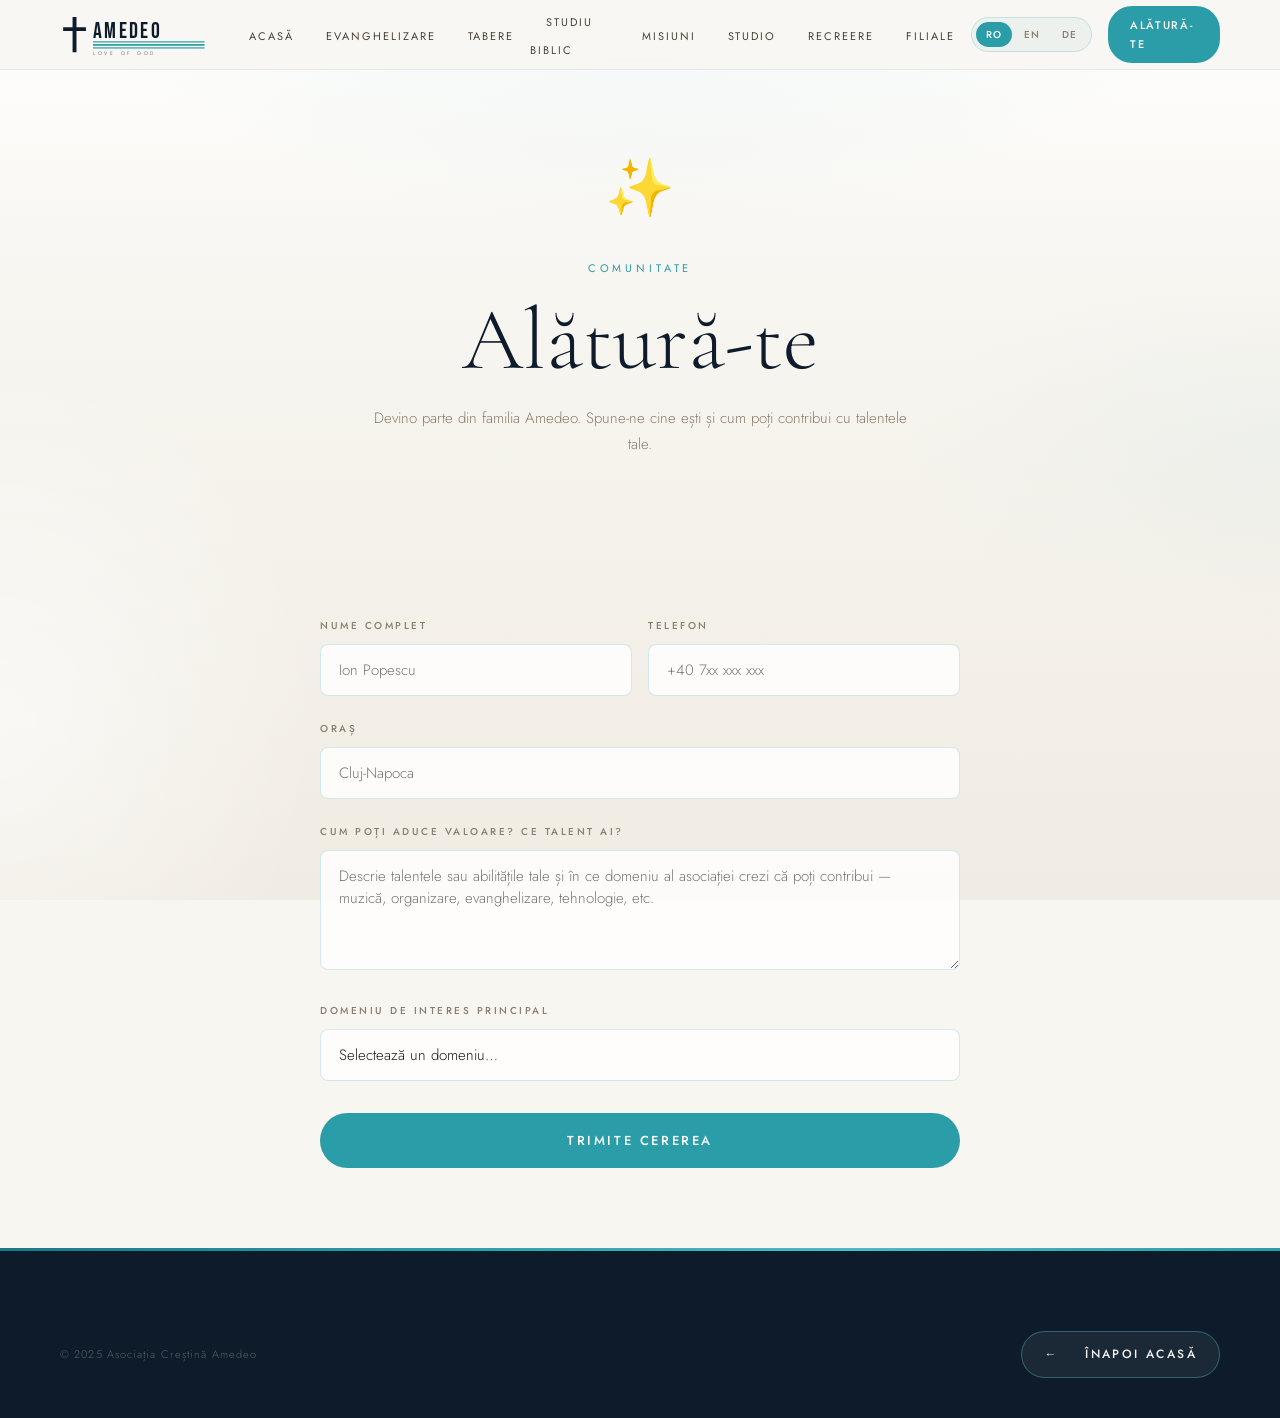
==== alatura.html @ d35710ac "Add files via upload" ====
<!DOCTYPE html>
<html lang="ro">
<head>
<meta charset="UTF-8">
<meta name="viewport" content="width=device-width, initial-scale=1.0, viewport-fit=cover">
<title>Alătură-te — Amedeo</title>
<meta name="description" content="Devino parte din familia Amedeo și contribuie cu talentele tale la lucrarea lui Dumnezeu.">
<meta name="apple-mobile-web-app-capable" content="yes">
<meta name="apple-mobile-web-app-status-bar-style" content="default">
<meta name="apple-mobile-web-app-title" content="Amedeo">
<meta name="theme-color" content="#f8f6f1">
<link rel="preconnect" href="https://fonts.googleapis.com">
<link href="https://fonts.googleapis.com/css2?family=Bebas+Neue&family=Cormorant+Garamond:ital,wght@0,300;0,400;0,600;1,300;1,400&family=Jost:wght@200;300;400;500&display=swap" rel="stylesheet">
<link rel="stylesheet" href="assets/css/style.css">
</head>
<body>
<nav id="main-nav">
  <div class="nav-logo" onclick="showPage('home')" aria-label="Amedeo — Acasă">
    <svg class="amedeo-logo" viewBox="0 0 220 56" xmlns="http://www.w3.org/2000/svg" role="img" aria-hidden="true">
      <path class="logo-cross" d="M16 5 L21 5 L21 18 L33 18 L33 23 L21 23 L21 50 L16 50 L16 23 L4 23 L4 18 L16 18 Z"/>
      <text class="logo-name" x="42" y="32" font-family="'Bebas Neue', 'Impact', sans-serif" font-size="28" letter-spacing="3">AMEDEO</text>
      <g class="logo-lines"><rect x="42" y="36" width="142" height="1.5"/><rect x="42" y="39.5" width="142" height="2.2"/><rect x="42" y="43.7" width="142" height="1.5"/></g>
      <text class="logo-tagline" x="42" y="54" font-family="'Jost', sans-serif" font-size="6.5" letter-spacing="3.5" font-weight="300">LOVE OF GOD</text>
    </svg>
  </div>
  <ul class="nav-links" id="nav-links">
    <li><a onclick="showPage('home')" data-i18n="nav.home">Acasă</a></li>
    <li><a onclick="showPage('evanghelizare')" data-i18n="nav.ev">Evanghelizare</a></li>
    <li><a onclick="showPage('tabere')" data-i18n="nav.tab">Tabere</a></li>
    <li><a onclick="showPage('biblic')" data-i18n="nav.bib">Studiu Biblic</a></li>
    <li><a onclick="showPage('misiuni')" data-i18n="nav.mis">Misiuni</a></li>
    <li><a onclick="showPage('studio')" data-i18n="nav.stu">Studio</a></li>
    <li><a onclick="showPage('recreere')" data-i18n="nav.rec">Recreere</a></li>
    <li><a onclick="showPage('filiale')" data-i18n="nav.fil">Filiale</a></li>
  </ul>
  <div class="nav-right">
    <div class="lang-switcher">
      <button class="lang-btn active" onclick="setLang('ro')">RO</button>
      <button class="lang-btn" onclick="setLang('en')">EN</button>
      <button class="lang-btn" onclick="setLang('de')">DE</button>
    </div>
    <a class="nav-cta" onclick="showPage('alatura')" data-i18n="nav.join">Alătură-te</a>
    <button class="nav-hamburger" onclick="toggleMobileNav()" aria-label="Menu"><span></span><span></span><span></span></button>
  </div>
</nav>
<div class="mobile-nav" id="mobile-nav">
  <button class="mobile-nav-close" onclick="toggleMobileNav()">✕</button>
  <svg class="amedeo-logo mobile-nav-logo" viewBox="0 0 240 220" xmlns="http://www.w3.org/2000/svg" role="img" aria-hidden="true">
    <path class="logo-cross" d="M115 8 L125 8 L125 30 L145 30 L145 40 L125 40 L125 88 L115 88 L115 40 L95 40 L95 30 L115 30 Z"/>
    <text class="logo-name" x="120" y="148" text-anchor="middle" font-family="'Bebas Neue', 'Impact', sans-serif" font-size="58" letter-spacing="4">AMEDEO</text>
    <g class="logo-lines"><rect x="40" y="160" width="160" height="2.5" rx="1"/><rect x="40" y="167" width="160" height="3.5" rx="1"/><rect x="40" y="175" width="160" height="2.5" rx="1"/></g>
    <text class="logo-tagline" x="120" y="204" text-anchor="middle" font-family="'Jost', sans-serif" font-size="13" letter-spacing="8" font-weight="300">LOVE OF GOD</text>
  </svg>
  <a onclick="showPage('home');toggleMobileNav()" data-i18n="nav.home">Acasă</a>
  <a onclick="showPage('evanghelizare');toggleMobileNav()" data-i18n="nav.ev">Evanghelizare</a>
  <a onclick="showPage('tabere');toggleMobileNav()" data-i18n="nav.tab">Tabere</a>
  <a onclick="showPage('biblic');toggleMobileNav()" data-i18n="nav.bib">Studiu Biblic</a>
  <a onclick="showPage('misiuni');toggleMobileNav()" data-i18n="nav.mis">Misiuni</a>
  <a onclick="showPage('studio');toggleMobileNav()" data-i18n="nav.stu">Studio</a>
  <a onclick="showPage('recreere');toggleMobileNav()" data-i18n="nav.rec">Recreere</a>
  <a onclick="showPage('filiale');toggleMobileNav()" data-i18n="nav.fil">Filiale</a>
  <a onclick="showPage('alatura');toggleMobileNav()" data-i18n="nav.join">Alătură-te</a>
</div>
<!-- ══════════════════════════════════════════════════ -->
<!-- PAGE: ALĂTURĂ-TE                                    -->
<!-- ══════════════════════════════════════════════════ -->
<div class="page active" id="page-alatura">
  <section class="inner-hero">
    <div class="inner-hero-icon">✨</div>
    <div class="inner-hero-label" data-i18n="join.label">Comunitate</div>
    <h1 class="inner-hero-title" data-i18n="join.title">Alătură-te</h1>
    <p class="inner-hero-desc" data-i18n="join.desc">Devino parte din familia Amedeo. Spune-ne cine ești și cum poți contribui cu talentele tale.</p>
  </section>
  <div class="content-section" style="max-width:760px;">
    <form class="join-form" id="join-form" method="POST" onsubmit="return submitForm(event)">
      <input type="hidden" name="form-name" value="alatura">
      <p style="position:absolute;left:-9999px;visibility:hidden" aria-hidden="true">
        <label>Nu completa: <input name="bot-field"></label>
      </p>
      <input type="hidden" name="Limba site" id="f-lang" value="ro">
      <div class="form-row">
        <div class="form-group">
          <label class="form-label" data-i18n="form.name">Nume complet</label>
          <input class="form-input" type="text" id="f-name" name="Nume complet" placeholder="Ion Popescu" required>
        </div>
        <div class="form-group">
          <label class="form-label" data-i18n="form.phone">Telefon</label>
          <input class="form-input" type="tel" id="f-phone" name="Telefon" placeholder="+40 7xx xxx xxx" required>
        </div>
      </div>
      <div class="form-group">
        <label class="form-label" data-i18n="form.city">Oraș</label>
        <input class="form-input" type="text" id="f-city" name="Oraș" placeholder="Cluj-Napoca" required>
      </div>
      <div class="form-group">
        <label class="form-label" data-i18n="form.talent">Cum poți aduce valoare? Ce talent ai?</label>
        <textarea class="form-textarea" id="f-talent" name="Talente / Contribuție" placeholder="Descrie talentele sau abilitățile tale și în ce domeniu al asociației crezi că poți contribui — muzică, organizare, evanghelizare, tehnologie, etc."></textarea>
      </div>
      <div class="form-group">
        <label class="form-label" data-i18n="form.domain">Domeniu de interes principal</label>
        <select class="form-select" id="f-domain" name="Domeniu de interes">
          <option value="" data-i18n="form.select">Selectează un domeniu…</option>
          <option value="evanghelizare" data-i18n="nav.ev">Evanghelizare</option>
          <option value="recreere" data-i18n="nav.rec">Recreere & Relaxare</option>
          <option value="tabere" data-i18n="nav.tab">Tabere Creștine</option>
          <option value="misiuni" data-i18n="nav.mis">Misiuni Locale</option>
          <option value="filiale" data-i18n="nav.fil">Filiale</option>
          <option value="studio" data-i18n="nav.stu">Studio Amedeo</option>
          <option value="biblic" data-i18n="nav.bib">Studiu Biblic</option>
          <option value="altele" data-i18n="form.other">Altele</option>
        </select>
      </div>
      <button type="submit" class="form-submit" data-i18n="form.submit">Trimite cererea</button>
    </form>
    <div class="form-success" id="form-success">
      <div class="success-icon">✝️</div>
      <h3 data-i18n="form.success.title">Mulțumim!</h3>
      <p data-i18n="form.success.text">Am primit cererea ta. Cineva din echipa Amedeo te va contacta în curând. Dumnezeu să te binecuvânteze!</p>
    </div>
  </div>
  <div class="footer-teal-line"></div>
  <footer><div class="footer-bottom" style="border-top:none;padding-top:0;"><span>© 2025 Asociația Creștină Amedeo</span><a onclick="showPage('home')" class="btn-back-home"><span class="arrow">←</span>&nbsp;<span data-i18n="back.home">Înapoi acasă</span></a></div></footer>
</div>
<div class="youtube-modal" id="youtube-modal" onclick="if(event.target===this) closeYouTube()" aria-hidden="true" role="dialog">
  <div class="youtube-modal-content">
    <button class="youtube-modal-close" onclick="closeYouTube()" aria-label="Închide video">✕</button>
    <iframe id="youtube-iframe" src="" title="Video Amedeo" allow="accelerometer; autoplay; clipboard-write; encrypted-media; gyroscope; picture-in-picture; web-share" allowfullscreen></iframe>
    <div class="youtube-modal-hint" data-i18n="yt.hint">ESC sau click în afară pentru a închide</div>
  </div>
</div>
<script src="assets/js/translations.js"></script>
<script src="assets/js/app.js"></script>
</body>
</html>
---- assets/css/style.css ----
:root {
  --cream: #f8f6f1;
  --cream2: #f0ece3;
  --cream3: #e8e2d6;
  --teal: #2a9da8;
  --teal-light: #4dbbc6;
  --teal-dark: #1a7a84;
  --teal-glow: rgba(42,157,168,0.12);
  --navy: #0d1b2a;
  --navy-soft: #1a2e42;
  --text: #1a1612;
  --text-mid: #4a4035;
  --text-soft: #8a7d6e;
  --text-faint: #b8a990;
  --white: #ffffff;
  --serif: 'Cormorant Garamond', Georgia, serif;
  --sans: 'Jost', sans-serif;
  --radius: 2px;
  --shadow: 0 4px 40px rgba(26,22,18,0.08);
  --shadow-lg: 0 20px 80px rgba(26,22,18,0.12);
}

*, *::before, *::after { box-sizing: border-box; margin: 0; padding: 0; }
html { scroll-behavior: smooth; font-size: 16px; }

body {
  background: var(--cream);
  color: var(--text);
  font-family: var(--sans);
  font-weight: 300;
  line-height: 1.7;
  overflow-x: hidden;
}

/* ── LIGHT DIVINE BACKGROUND ── */
body::before {
  content: '';
  position: fixed;
  inset: 0;
  background:
    radial-gradient(ellipse 80% 60% at 50% -10%, rgba(42,157,168,0.07) 0%, transparent 60%),
    radial-gradient(ellipse 60% 40% at 100% 50%, rgba(42,157,168,0.04) 0%, transparent 50%),
    radial-gradient(ellipse 50% 80% at 0% 80%, rgba(255,255,255,0.6) 0%, transparent 50%),
    linear-gradient(180deg, #ffffff 0%, #f8f6f1 30%, #f0ece3 100%);
  pointer-events: none;
  z-index: 0;
}

/* Subtle light rays */
body::after {
  content: '';
  position: fixed;
  top: -20%;
  left: 50%;
  transform: translateX(-50%);
  width: 200%;
  height: 60%;
  background: conic-gradient(from 270deg at 50% 0%,
    transparent 75deg,
    rgba(255,255,255,0.4) 80deg,
    transparent 85deg,
    transparent 88deg,
    rgba(255,255,255,0.3) 92deg,
    transparent 97deg,
    transparent 100deg,
    rgba(255,255,255,0.2) 103deg,
    transparent 108deg
  );
  pointer-events: none;
  z-index: 0;
}

/* ── NAVIGATION ── */
nav {
  position: fixed;
  top: 0;
  left: 0;
  right: 0;
  z-index: 1000;
  padding: 0 60px;
  height: 70px;
  display: flex;
  align-items: center;
  justify-content: space-between;
  background: rgba(248,246,241,0.85);
  backdrop-filter: blur(24px);
  -webkit-backdrop-filter: blur(24px);
  border-bottom: 1px solid rgba(42,157,168,0.12);
  transition: background 0.3s;
}

.nav-logo {
  display: flex;
  align-items: center;
  gap: 12px;
  text-decoration: none;
  cursor: pointer;
}

.nav-logo svg.amedeo-logo {
  height: 44px;
  width: auto;
  color: var(--navy);
  transition: color 0.3s ease;
}

/* ── AMEDEO LOGO SYSTEM ── */
.amedeo-logo {
  display: inline-block;
  vertical-align: middle;
  color: var(--navy);
}
.amedeo-logo .logo-cross { fill: currentColor; }
.amedeo-logo .logo-name { fill: currentColor; }
.amedeo-logo .logo-tagline { fill: currentColor; opacity: 0.85; }
.amedeo-logo .logo-lines rect { fill: var(--teal); }

/* Light variant for dark backgrounds */
.amedeo-logo.light { color: #ffffff; }
.amedeo-logo.light .logo-lines rect { fill: var(--teal-light); }

/* Hero size */
.hero-logo {
  width: clamp(280px, 32vw, 440px);
  margin-bottom: 16px;
}

/* Footer size */
.footer-logo {
  width: clamp(200px, 24vw, 280px);
  margin-bottom: 20px;
}

/* Mobile nav size */
.mobile-nav-logo {
  width: clamp(200px, 50vw, 280px);
  margin-bottom: 32px;
}

.nav-links {
  display: flex;
  align-items: center;
  gap: 0;
  list-style: none;
}

.nav-links a {
  font-family: var(--sans);
  font-size: 11px;
  font-weight: 400;
  letter-spacing: 0.18em;
  text-transform: uppercase;
  color: var(--text-mid);
  text-decoration: none;
  padding: 8px 16px;
  transition: color 0.2s;
  cursor: pointer;
}

.nav-links a:hover { color: var(--teal); }

.nav-right {
  display: flex;
  align-items: center;
  gap: 16px;
}

/* Language switcher */
.lang-switcher {
  display: flex;
  align-items: center;
  gap: 2px;
  background: rgba(42,157,168,0.06);
  border: 1px solid rgba(42,157,168,0.2);
  border-radius: 20px;
  padding: 4px;
}

.lang-btn {
  font-family: var(--sans);
  font-size: 10px;
  font-weight: 500;
  letter-spacing: 0.1em;
  color: var(--text-soft);
  background: none;
  border: none;
  padding: 5px 10px;
  border-radius: 16px;
  cursor: pointer;
  transition: all 0.2s;
}

.lang-btn.active {
  background: var(--teal);
  color: white;
}

.nav-cta {
  font-family: var(--sans);
  font-size: 11px;
  font-weight: 500;
  letter-spacing: 0.15em;
  text-transform: uppercase;
  color: white;
  background: var(--teal);
  border: none;
  padding: 10px 22px;
  border-radius: 24px;
  cursor: pointer;
  transition: background 0.2s, transform 0.15s;
  text-decoration: none;
}

.nav-cta:hover {
  background: var(--teal-dark);
  transform: translateY(-1px);
}

/* Mobile menu */
.nav-hamburger {
  display: none;
  flex-direction: column;
  gap: 5px;
  background: none;
  border: none;
  cursor: pointer;
  padding: 4px;
}

.nav-hamburger span {
  display: block;
  width: 22px;
  height: 1.5px;
  background: var(--text-mid);
  transition: all 0.3s;
}

/* ── MOBILE NAV OVERLAY ── */
.mobile-nav {
  display: none;
  position: fixed;
  inset: 0;
  z-index: 999;
  background: rgba(248,246,241,0.97);
  backdrop-filter: blur(20px);
  flex-direction: column;
  align-items: center;
  justify-content: center;
  gap: 32px;
}

.mobile-nav.open { display: flex; }

.mobile-nav a {
  font-family: var(--serif);
  font-size: 32px;
  font-weight: 300;
  color: var(--text);
  text-decoration: none;
  letter-spacing: 0.05em;
  transition: color 0.2s;
  cursor: pointer;
}

.mobile-nav a:hover { color: var(--teal); }

.mobile-nav-close {
  position: absolute;
  top: 24px;
  right: 24px;
  font-size: 28px;
  background: none;
  border: none;
  color: var(--text-soft);
  cursor: pointer;
}

/* ── PAGES ── */
.page { display: none; position: relative; z-index: 1; }
.page.active { display: block; }

/* ── HERO ── */
.hero {
  min-height: 100vh;
  display: flex;
  flex-direction: column;
  align-items: center;
  justify-content: center;
  text-align: center;
  padding: 120px 40px 80px;
  position: relative;
  z-index: 1;
}

/* Background photo (group photo blurred, fades out on scroll) */
.hero-bg-photo {
  position: absolute;
  inset: 0;
  z-index: 0;
  overflow: hidden;
  pointer-events: none;
  opacity: var(--hero-bg-op, 1);
  transition: opacity 0.05s linear;
}

.hero-bg-photo::before {
  /* fallback gradient shown if no photo is loaded */
  content: '';
  position: absolute;
  inset: -20px;
  background:
    linear-gradient(135deg, #1a3a4a 0%, #2a5560 35%, #3a4f60 65%, #1a2030 100%);
  z-index: 1;
}

.hero-bg-photo img {
  position: absolute;
  inset: -30px;
  width: calc(100% + 60px);
  height: calc(100% + 60px);
  object-fit: cover;
  /* Blur is driven by JS via --hero-blur (starts at 0 → ends at ~26px on scroll) */
  filter: blur(var(--hero-blur, 0px)) saturate(110%) brightness(var(--hero-bri, 0.78));
  transform: scale(1.05);
  z-index: 2;
  will-change: filter;
}

/* Vignette + dark scrim overlay so white text/logo remain readable */
.hero-bg-photo::after {
  content: '';
  position: absolute;
  inset: 0;
  z-index: 3;
  background:
    radial-gradient(ellipse 80% 70% at 50% 45%, transparent 0%, rgba(5,15,25,0.4) 80%),
    linear-gradient(180deg, rgba(5,15,25,0.35) 0%, rgba(5,15,25,0.2) 35%, rgba(5,15,25,0.4) 70%, rgba(248,246,241,0.5) 95%, var(--cream) 100%);
}

/* Content wrapper above the background */
.hero-content {
  position: relative;
  z-index: 2;
  display: flex;
  flex-direction: column;
  align-items: center;
  text-align: center;
  opacity: var(--hero-content-op, 1);
  transform: translateY(var(--hero-content-y, 0));
  transition: opacity 0.05s linear, transform 0.05s linear;
}

/* When the hero has a photo background, text and logo are light/cream */
.hero.has-bg .hero-eyebrow { color: var(--teal-light); }
.hero.has-bg .amedeo-logo { color: #ffffff; }
.hero.has-bg .amedeo-logo .logo-lines rect { fill: var(--teal-light); }
.hero.has-bg .hero-subtitle { color: rgba(255,255,255,0.85); }
.hero.has-bg .hero-verse { color: rgba(255,255,255,0.92); text-shadow: 0 2px 24px rgba(0,0,0,0.45); }
.hero.has-bg .hero-verse cite { color: var(--teal-light); }
.hero.has-bg .scroll-hint { color: rgba(255,255,255,0.6); }
.hero.has-bg .btn-secondary { color: #ffffff; border-color: rgba(255,255,255,0.4); }
.hero.has-bg .btn-secondary:hover { background: rgba(255,255,255,0.12); border-color: #ffffff; }

.hero-eyebrow {
  font-family: var(--sans);
  font-size: 11px;
  font-weight: 400;
  letter-spacing: 0.35em;
  text-transform: uppercase;
  color: var(--teal);
  margin-bottom: 32px;
  opacity: 0;
  animation: fadeUp 1s ease 0.2s forwards;
}

.hero-cross {
  font-size: 48px;
  color: var(--teal);
  margin-bottom: 24px;
  opacity: 0;
  animation: fadeUp 1s ease 0.1s forwards;
  line-height: 1;
}

.hero-title {
  font-family: var(--serif);
  font-size: clamp(48px, 8vw, 110px);
  font-weight: 300;
  line-height: 1.05;
  color: var(--navy);
  letter-spacing: -0.01em;
  margin-bottom: 12px;
  opacity: 0;
  animation: fadeUp 1s ease 0.3s forwards;
}

.hero-title em {
  font-style: italic;
  color: var(--teal);
}

.hero-subtitle {
  font-family: var(--sans);
  font-size: 13px;
  font-weight: 300;
  letter-spacing: 0.3em;
  text-transform: uppercase;
  color: var(--text-soft);
  margin-bottom: 48px;
  opacity: 0;
  animation: fadeUp 1s ease 0.45s forwards;
}

.hero-verse {
  font-family: var(--serif);
  font-style: italic;
  font-size: clamp(16px, 2.5vw, 22px);
  color: var(--text-mid);
  max-width: 600px;
  line-height: 1.6;
  margin-bottom: 60px;
  opacity: 0;
  animation: fadeUp 1s ease 0.6s forwards;
}

.hero-verse cite {
  display: block;
  font-family: var(--sans);
  font-style: normal;
  font-size: 11px;
  letter-spacing: 0.25em;
  text-transform: uppercase;
  color: var(--teal);
  margin-top: 12px;
  font-weight: 400;
}

.hero-cta-group {
  display: flex;
  gap: 16px;
  justify-content: center;
  flex-wrap: wrap;
  opacity: 0;
  animation: fadeUp 1s ease 0.75s forwards;
}

.btn-primary {
  font-family: var(--sans);
  font-size: 12px;
  font-weight: 500;
  letter-spacing: 0.2em;
  text-transform: uppercase;
  color: white;
  background: var(--teal);
  border: none;
  padding: 16px 36px;
  border-radius: 32px;
  cursor: pointer;
  transition: all 0.25s;
  text-decoration: none;
  display: inline-block;
}

.btn-primary:hover {
  background: var(--teal-dark);
  transform: translateY(-2px);
  box-shadow: 0 8px 30px rgba(42,157,168,0.3);
}

.btn-secondary {
  font-family: var(--sans);
  font-size: 12px;
  font-weight: 400;
  letter-spacing: 0.2em;
  text-transform: uppercase;
  color: var(--teal);
  background: transparent;
  border: 1.5px solid rgba(42,157,168,0.4);
  padding: 16px 36px;
  border-radius: 32px;
  cursor: pointer;
  transition: all 0.25s;
  text-decoration: none;
  display: inline-block;
}

.btn-secondary:hover {
  border-color: var(--teal);
  background: var(--teal-glow);
  transform: translateY(-2px);
}

/* ── SCROLL INDICATOR ── */
.scroll-hint {
  margin-top: 48px;
  display: flex;
  flex-direction: column;
  align-items: center;
  gap: 8px;
  opacity: 0;
  animation: fadeUp 1s ease 1.2s forwards;
}

.scroll-hint span {
  font-size: 10px;
  letter-spacing: 0.25em;
  text-transform: uppercase;
  color: var(--text-faint);
}

.scroll-line {
  width: 1px;
  height: 40px;
  background: linear-gradient(to bottom, var(--teal), transparent);
  animation: scrollPulse 2s ease-in-out infinite;
}

/* ── DOMAINS PREVIEW GRID ── */
.domains-section {
  padding: 100px 60px;
  position: relative;
  z-index: 1;
  overflow: hidden;
  isolation: isolate;
}

/* Blurred video background */
.domains-video-bg {
  position: absolute;
  inset: 0;
  z-index: -1;
  overflow: hidden;
  pointer-events: none;
}
.domains-video-bg::before {
  content: '';
  position: absolute;
  inset: 0;
  background:
    radial-gradient(ellipse 70% 50% at 30% 30%, rgba(77,187,198,0.3) 0%, transparent 60%),
    radial-gradient(ellipse 60% 70% at 75% 70%, rgba(42,157,168,0.25) 0%, transparent 55%),
    linear-gradient(135deg, #0a1a2a 0%, #1a3a4a 40%, #0d2030 100%);
  filter: blur(30px);
  transform: scale(1.1);
  animation: domainsFloat 24s ease-in-out infinite alternate;
}
@keyframes domainsFloat {
  0% { transform: scale(1.1) translate(0, 0); }
  100% { transform: scale(1.15) translate(20px, -10px); }
}
.domains-video-bg video {
  position: absolute;
  inset: 0;
  width: 100%;
  height: 100%;
  object-fit: cover;
  z-index: 1;
  /* The source video is already pre-blurred — no CSS blur applied. */
}

/* Audio toggle button (top-right of domains section) */
.video-audio-toggle {
  position: absolute;
  top: clamp(16px, 3vw, 32px);
  right: clamp(16px, 3vw, 32px);
  z-index: 5;
  width: 46px;
  height: 46px;
  border-radius: 50%;
  background: rgba(13,27,42,0.45);
  backdrop-filter: blur(14px) saturate(140%);
  -webkit-backdrop-filter: blur(14px) saturate(140%);
  border: 1px solid rgba(255,255,255,0.22);
  color: rgba(255,255,255,0.95);
  display: flex;
  align-items: center;
  justify-content: center;
  cursor: pointer;
  transition: all 0.25s ease;
  padding: 0;
  box-shadow: 0 8px 24px rgba(0,0,0,0.18);
}
.video-audio-toggle:hover {
  background: var(--teal);
  border-color: var(--teal-light);
  transform: scale(1.06);
}
.video-audio-toggle svg { width: 20px; height: 20px; display: block; }

.video-audio-toggle .icon-muted,
.video-audio-toggle .icon-playing { display: none; }
.video-audio-toggle.muted .icon-muted { display: block; }
.video-audio-toggle:not(.muted) .icon-playing { display: block; }

/* Subtle pulse to invite first click before user has interacted */
.video-audio-toggle.pulse::before {
  content: '';
  position: absolute;
  inset: -3px;
  border-radius: 50%;
  border: 2px solid rgba(77,187,198,0.6);
  animation: audioPulse 2s ease-out infinite;
}
@keyframes audioPulse {
  0% { transform: scale(1); opacity: 1; }
  100% { transform: scale(1.5); opacity: 0; }
}

@media (max-width: 640px) {
  .video-audio-toggle { width: 40px; height: 40px; top: 14px; right: 14px; }
  .video-audio-toggle svg { width: 18px; height: 18px; }
}
.domains-video-bg::after {
  content: '';
  position: absolute;
  inset: 0;
  z-index: 2;
  /* Very subtle overlay — almost invisible. Just a faint cream tint at top/bottom
     for soft transition into the page; middle stays clear so video is fully visible. */
  background:
    linear-gradient(180deg, rgba(248,246,241,0.18) 0%, rgba(248,246,241,0) 18%, rgba(248,246,241,0) 82%, rgba(248,246,241,0.35) 100%);
}

.section-label {
  font-family: var(--sans);
  font-size: 11px;
  font-weight: 400;
  letter-spacing: 0.35em;
  text-transform: uppercase;
  color: var(--teal);
  text-align: center;
  margin-bottom: 16px;
}

.section-title {
  font-family: var(--serif);
  font-size: clamp(36px, 5vw, 64px);
  font-weight: 300;
  text-align: center;
  color: var(--navy);
  line-height: 1.1;
  margin-bottom: 16px;
}

.section-desc {
  font-family: var(--sans);
  font-size: 15px;
  font-weight: 300;
  color: var(--text-soft);
  text-align: center;
  max-width: 520px;
  margin: 0 auto 64px;
  line-height: 1.7;
}

.domains-grid {
  display: grid;
  grid-template-columns: repeat(4, 1fr);
  gap: 1px;
  background: rgba(42,157,168,0.1);
  border: 1px solid rgba(42,157,168,0.1);
  border-radius: 16px;
  overflow: hidden;
  max-width: 1200px;
  margin: 0 auto;
}

.domain-card {
  background: rgba(255,255,255,0.7);
  padding: 40px 28px;
  cursor: pointer;
  transition: all 0.3s;
  text-align: center;
  position: relative;
  overflow: hidden;
}

.domain-card::before {
  content: '';
  position: absolute;
  bottom: 0;
  left: 0;
  right: 0;
  height: 3px;
  background: var(--teal);
  transform: scaleX(0);
  transition: transform 0.3s;
}

.domain-card:hover {
  background: rgba(255,255,255,0.95);
  transform: translateY(-4px);
}

.domain-card:hover::before { transform: scaleX(1); }

.domain-icon {
  font-size: 32px;
  margin-bottom: 16px;
  display: block;
  line-height: 1;
}

.domain-name {
  font-family: var(--serif);
  font-size: 18px;
  font-weight: 400;
  color: var(--navy);
  margin-bottom: 10px;
  line-height: 1.3;
}

.domain-desc {
  font-family: var(--sans);
  font-size: 12px;
  font-weight: 300;
  color: var(--text-soft);
  line-height: 1.6;
}

/* ── ABOUT SECTION ── */
.about-section {
  padding: 120px 60px;
  position: relative;
  z-index: 1;
  max-width: 1200px;
  margin: 0 auto;
  display: grid;
  grid-template-columns: 1fr 1fr;
  gap: 80px;
  align-items: center;
}

.about-visual {
  position: relative;
}

.about-img-placeholder {
  width: 100%;
  aspect-ratio: 4/5;
  background: linear-gradient(135deg, rgba(42,157,168,0.08) 0%, rgba(42,157,168,0.02) 100%);
  border: 1px solid rgba(42,157,168,0.15);
  border-radius: 4px;
  display: flex;
  flex-direction: column;
  align-items: center;
  justify-content: center;
  gap: 12px;
  color: var(--text-faint);
  font-size: 13px;
  letter-spacing: 0.15em;
  text-transform: uppercase;
  font-family: var(--sans);
}

.about-img-placeholder span { font-size: 48px; }

.about-accent {
  position: absolute;
  top: -20px;
  right: -20px;
  width: 120px;
  height: 120px;
  border: 1px solid rgba(42,157,168,0.2);
  border-radius: 50%;
}

.about-accent-2 {
  position: absolute;
  bottom: -20px;
  left: -20px;
  width: 80px;
  height: 80px;
  background: var(--teal-glow);
  border-radius: 50%;
}

.about-content {}

.about-quote {
  font-family: var(--serif);
  font-style: italic;
  font-size: clamp(22px, 3vw, 36px);
  font-weight: 300;
  color: var(--navy);
  line-height: 1.4;
  margin-bottom: 32px;
  padding-left: 24px;
  border-left: 2px solid var(--teal);
}

.about-text {
  font-family: var(--sans);
  font-size: 15px;
  font-weight: 300;
  color: var(--text-mid);
  line-height: 1.8;
  margin-bottom: 20px;
}

.about-stats {
  display: grid;
  grid-template-columns: repeat(3, 1fr);
  gap: 24px;
  margin-top: 48px;
  padding-top: 48px;
  border-top: 1px solid var(--cream3);
}

.stat-num {
  font-family: var(--serif);
  font-size: 42px;
  font-weight: 300;
  color: var(--teal);
  line-height: 1;
  margin-bottom: 6px;
}

.stat-label {
  font-family: var(--sans);
  font-size: 11px;
  font-weight: 400;
  letter-spacing: 0.2em;
  text-transform: uppercase;
  color: var(--text-soft);
}

/* ── INNER PAGE HERO ── */
.inner-hero {
  min-height: 50vh;
  display: flex;
  flex-direction: column;
  align-items: center;
  justify-content: center;
  text-align: center;
  padding: 140px 40px 80px;
  position: relative;
}

.inner-hero-icon {
  font-size: 56px;
  margin-bottom: 24px;
  opacity: 0;
  animation: fadeUp 0.8s ease 0.1s forwards;
}

.inner-hero-label {
  font-family: var(--sans);
  font-size: 11px;
  font-weight: 400;
  letter-spacing: 0.35em;
  text-transform: uppercase;
  color: var(--teal);
  margin-bottom: 16px;
  opacity: 0;
  animation: fadeUp 0.8s ease 0.2s forwards;
}

.inner-hero-title {
  font-family: var(--serif);
  font-size: clamp(40px, 7vw, 88px);
  font-weight: 300;
  color: var(--navy);
  line-height: 1.05;
  margin-bottom: 20px;
  opacity: 0;
  animation: fadeUp 0.8s ease 0.3s forwards;
}

.inner-hero-desc {
  font-family: var(--sans);
  font-size: 15px;
  font-weight: 300;
  color: var(--text-soft);
  max-width: 560px;
  line-height: 1.7;
  opacity: 0;
  animation: fadeUp 0.8s ease 0.4s forwards;
}

/* ── CONTENT SECTION ── */
.content-section {
  padding: 80px 60px;
  max-width: 1200px;
  margin: 0 auto;
  position: relative;
  z-index: 1;
}

.content-section.with-bg {
  background: rgba(255,255,255,0.5);
  border-radius: 16px;
  border: 1px solid rgba(42,157,168,0.08);
  margin: 0 60px 60px;
  max-width: none;
  padding: 60px;
}

/* ── MEDIA PLACEHOLDER ── */
.media-placeholder {
  width: 100%;
  aspect-ratio: 16/9;
  background: linear-gradient(135deg, rgba(42,157,168,0.06) 0%, rgba(42,157,168,0.02) 100%);
  border: 1px solid rgba(42,157,168,0.12);
  border-radius: 12px;
  display: flex;
  flex-direction: column;
  align-items: center;
  justify-content: center;
  gap: 12px;
  color: var(--text-faint);
  font-family: var(--sans);
  font-size: 12px;
  letter-spacing: 0.2em;
  text-transform: uppercase;
  margin-bottom: 48px;
  cursor: pointer;
  transition: border-color 0.3s;
}

.media-placeholder:hover { border-color: rgba(42,157,168,0.3); }
.media-placeholder .play-icon { font-size: 48px; color: var(--teal); opacity: 0.5; }

/* ── CARDS GRID ── */
.cards-grid {
  display: grid;
  grid-template-columns: repeat(3, 1fr);
  gap: 24px;
  margin-top: 48px;
}

.card {
  background: rgba(255,255,255,0.8);
  border: 1px solid rgba(42,157,168,0.1);
  border-radius: 12px;
  padding: 32px 28px;
  transition: all 0.3s;
  position: relative;
  overflow: hidden;
}

.card::after {
  content: '';
  position: absolute;
  top: 0;
  left: 0;
  right: 0;
  height: 2px;
  background: linear-gradient(90deg, var(--teal), var(--teal-light));
  transform: scaleX(0);
  transition: transform 0.3s;
}

.card:hover {
  transform: translateY(-4px);
  box-shadow: var(--shadow-lg);
  border-color: rgba(42,157,168,0.2);
}

.card:hover::after { transform: scaleX(1); }

.card-icon { font-size: 28px; margin-bottom: 16px; }

.card-title {
  font-family: var(--serif);
  font-size: 22px;
  font-weight: 400;
  color: var(--navy);
  margin-bottom: 10px;
}

.card-text {
  font-family: var(--sans);
  font-size: 13px;
  font-weight: 300;
  color: var(--text-soft);
  line-height: 1.7;
}

/* ── TWO COL ── */
.two-col {
  display: grid;
  grid-template-columns: 1fr 1fr;
  gap: 60px;
  align-items: center;
  margin: 60px 0;
}

.two-col.reverse { direction: rtl; }
.two-col.reverse > * { direction: ltr; }

/* ── BRANCH CARDS ── */
.branch-card {
  background: rgba(255,255,255,0.8);
  border: 1px solid rgba(42,157,168,0.12);
  border-radius: 12px;
  padding: 36px;
  display: flex;
  align-items: flex-start;
  gap: 24px;
  transition: all 0.3s;
  margin-bottom: 20px;
}

.branch-card:hover {
  box-shadow: var(--shadow);
  border-color: rgba(42,157,168,0.25);
}

.branch-dot {
  width: 12px;
  height: 12px;
  border-radius: 50%;
  background: var(--teal);
  flex-shrink: 0;
  margin-top: 6px;
}

.branch-dot.forming {
  background: transparent;
  border: 2px solid var(--teal);
}

.branch-info {}
.branch-name {
  font-family: var(--serif);
  font-size: 24px;
  font-weight: 400;
  color: var(--navy);
  margin-bottom: 4px;
}

.branch-location {
  font-family: var(--sans);
  font-size: 11px;
  font-weight: 400;
  letter-spacing: 0.2em;
  text-transform: uppercase;
  color: var(--teal);
  margin-bottom: 10px;
}

.branch-status {
  display: inline-block;
  font-family: var(--sans);
  font-size: 10px;
  font-weight: 500;
  letter-spacing: 0.15em;
  text-transform: uppercase;
  padding: 4px 12px;
  border-radius: 12px;
  margin-bottom: 12px;
}

.branch-status.active { background: rgba(42,157,168,0.1); color: var(--teal-dark); }
.branch-status.forming { background: rgba(42,157,168,0.05); color: var(--text-soft); border: 1px solid rgba(42,157,168,0.2); }

.branch-text {
  font-family: var(--sans);
  font-size: 13px;
  font-weight: 300;
  color: var(--text-soft);
  line-height: 1.7;
}

/* ── FORM ── */
.join-form {
  max-width: 640px;
  margin: 0 auto;
}

.form-group {
  margin-bottom: 24px;
}

.form-label {
  display: block;
  font-family: var(--sans);
  font-size: 10px;
  font-weight: 500;
  letter-spacing: 0.25em;
  text-transform: uppercase;
  color: var(--text-soft);
  margin-bottom: 10px;
}

.form-input, .form-textarea, .form-select {
  width: 100%;
  font-family: var(--sans);
  font-size: 15px;
  font-weight: 300;
  color: var(--text);
  background: rgba(255,255,255,0.8);
  border: 1px solid rgba(42,157,168,0.2);
  border-radius: 8px;
  padding: 14px 18px;
  outline: none;
  transition: border-color 0.2s, box-shadow 0.2s;
  -webkit-appearance: none;
}

.form-input:focus, .form-textarea:focus, .form-select:focus {
  border-color: var(--teal);
  box-shadow: 0 0 0 3px rgba(42,157,168,0.1);
}

.form-textarea { min-height: 120px; resize: vertical; }

.form-row {
  display: grid;
  grid-template-columns: 1fr 1fr;
  gap: 16px;
}

.form-submit {
  width: 100%;
  font-family: var(--sans);
  font-size: 13px;
  font-weight: 500;
  letter-spacing: 0.2em;
  text-transform: uppercase;
  color: white;
  background: var(--teal);
  border: none;
  padding: 18px 36px;
  border-radius: 32px;
  cursor: pointer;
  transition: all 0.25s;
  margin-top: 8px;
}

.form-submit:hover {
  background: var(--teal-dark);
  transform: translateY(-2px);
  box-shadow: 0 8px 30px rgba(42,157,168,0.3);
}

.form-success {
  display: none;
  text-align: center;
  padding: 60px 40px;
}

.form-success .success-icon { font-size: 48px; margin-bottom: 20px; }
.form-success h3 { font-family: var(--serif); font-size: 32px; color: var(--navy); margin-bottom: 12px; }
.form-success p { font-family: var(--sans); font-size: 15px; color: var(--text-soft); }

/* ── DIVIDER ── */
.teal-divider {
  width: 60px;
  height: 2px;
  background: linear-gradient(90deg, var(--teal), var(--teal-light));
  margin: 24px auto;
  border-radius: 1px;
}

/* ═══════════════════════════════════════════════════════════
   CONNECT & DONATE SECTION  (social media + donations on home)
   ═══════════════════════════════════════════════════════════ */
.connect-section {
  padding: 100px 60px;
  max-width: 1200px;
  margin: 0 auto;
  position: relative;
  z-index: 1;
}

.connect-section .section-label {
  text-align: center;
  margin-bottom: 12px;
}

.connect-section .section-title {
  text-align: center;
  font-family: var(--serif);
  font-size: clamp(32px, 5vw, 56px);
  font-weight: 300;
  color: var(--navy);
  margin-bottom: 16px;
  line-height: 1.1;
}

.connect-section .section-desc {
  text-align: center;
  font-family: var(--sans);
  font-size: 15px;
  font-weight: 300;
  color: var(--text-soft);
  max-width: 580px;
  margin: 0 auto 56px;
  line-height: 1.7;
}

/* ── SOCIAL MEDIA CARDS ── */
.socials-grid {
  display: grid;
  grid-template-columns: repeat(3, 1fr);
  gap: 20px;
  margin-bottom: 100px;
}

.social-card {
  background: rgba(255,255,255,0.85);
  border: 1px solid rgba(42,157,168,0.12);
  border-radius: 16px;
  padding: 36px 28px;
  text-align: center;
  text-decoration: none;
  color: inherit;
  transition: all 0.35s cubic-bezier(.2,.7,.2,1);
  display: flex;
  flex-direction: column;
  align-items: center;
  gap: 14px;
  position: relative;
  overflow: hidden;
}

.social-card::before {
  content: '';
  position: absolute;
  inset: 0;
  background: linear-gradient(135deg, var(--social-color, var(--teal)) 0%, transparent 70%);
  opacity: 0;
  transition: opacity 0.35s ease;
}
.social-card > * { position: relative; z-index: 1; }

.social-card:hover {
  transform: translateY(-6px);
  box-shadow: 0 30px 60px rgba(13,27,42,0.15);
  border-color: var(--social-color, var(--teal));
}
.social-card:hover::before { opacity: 0.08; }
.social-card:hover .social-icon { transform: scale(1.08); }

.social-icon {
  width: 56px;
  height: 56px;
  display: flex;
  align-items: center;
  justify-content: center;
  border-radius: 50%;
  background: var(--social-color, var(--teal));
  color: white;
  transition: transform 0.3s ease;
}
.social-icon svg { width: 28px; height: 28px; }

.social-name {
  font-family: var(--serif);
  font-size: 22px;
  font-weight: 400;
  color: var(--navy);
}

.social-handle {
  font-family: var(--sans);
  font-size: 12px;
  font-weight: 300;
  letter-spacing: 0.15em;
  color: var(--text-soft);
}

.social-card.fb { --social-color: #1877F2; }
.social-card.ig { --social-color: #E1306C; }
.social-card.yt { --social-color: #FF0000; }

/* ── DONATIONS CARDS ── */
.donations-block {
  background: linear-gradient(135deg, rgba(42,157,168,0.04) 0%, rgba(42,157,168,0.01) 100%);
  border: 1px solid rgba(42,157,168,0.12);
  border-radius: 24px;
  padding: 60px 48px;
  position: relative;
  overflow: hidden;
}

.donations-block::before {
  content: '';
  position: absolute;
  top: -50px;
  right: -80px;
  width: 280px;
  height: 280px;
  border-radius: 50%;
  background: radial-gradient(circle, rgba(42,157,168,0.06) 0%, transparent 70%);
  pointer-events: none;
}

.donations-verse {
  text-align: center;
  font-family: var(--serif);
  font-style: italic;
  font-size: clamp(15px, 1.8vw, 18px);
  color: var(--text-mid);
  max-width: 560px;
  margin: 0 auto 12px;
  line-height: 1.6;
}
.donations-verse cite {
  display: block;
  font-family: var(--sans);
  font-style: normal;
  font-size: 10px;
  letter-spacing: 0.3em;
  text-transform: uppercase;
  color: var(--teal);
  margin-top: 6px;
}

.donations-grid {
  display: grid;
  grid-template-columns: repeat(3, 1fr);
  gap: 20px;
  margin-top: 40px;
}

.donation-card {
  background: rgba(255,255,255,0.95);
  border: 1px solid rgba(42,157,168,0.15);
  border-radius: 16px;
  padding: 28px 24px;
  display: flex;
  flex-direction: column;
  gap: 14px;
  transition: all 0.3s ease;
}
.donation-card:hover {
  transform: translateY(-3px);
  border-color: rgba(42,157,168,0.35);
  box-shadow: 0 20px 40px rgba(13,27,42,0.08);
}

.donation-head {
  display: flex;
  align-items: center;
  gap: 12px;
  padding-bottom: 14px;
  border-bottom: 1px solid rgba(42,157,168,0.1);
}

.donation-flag {
  width: 36px;
  height: 26px;
  border-radius: 4px;
  overflow: hidden;
  flex-shrink: 0;
  box-shadow: 0 1px 4px rgba(0,0,0,0.15);
}
.donation-flag svg { width: 100%; height: 100%; display: block; }

.donation-currency {
  font-family: var(--serif);
  font-size: 22px;
  font-weight: 400;
  color: var(--navy);
  line-height: 1;
}
.donation-currency-label {
  font-family: var(--sans);
  font-size: 10px;
  letter-spacing: 0.25em;
  text-transform: uppercase;
  color: var(--text-soft);
  margin-top: 4px;
}

.donation-row {
  display: flex;
  flex-direction: column;
  gap: 3px;
}
.donation-label {
  font-family: var(--sans);
  font-size: 10px;
  letter-spacing: 0.25em;
  text-transform: uppercase;
  color: var(--text-soft);
}
.donation-value {
  font-family: var(--sans);
  font-size: 13px;
  font-weight: 400;
  color: var(--navy);
  word-break: break-word;
}
.donation-iban {
  font-family: 'Courier New', 'SF Mono', monospace;
  font-size: 13px;
  font-weight: 500;
  letter-spacing: 0.04em;
  color: var(--navy);
  padding: 8px 10px;
  background: rgba(42,157,168,0.06);
  border-radius: 8px;
  border: 1px dashed rgba(42,157,168,0.25);
  user-select: all;
}

.copy-iban-btn {
  display: inline-flex;
  align-items: center;
  justify-content: center;
  gap: 8px;
  font-family: var(--sans);
  font-size: 11px;
  font-weight: 500;
  letter-spacing: 0.18em;
  text-transform: uppercase;
  color: var(--teal-dark);
  background: rgba(42,157,168,0.08);
  border: 1px solid rgba(42,157,168,0.25);
  border-radius: 8px;
  padding: 10px 16px;
  cursor: pointer;
  transition: all 0.25s ease;
  margin-top: 4px;
}
.copy-iban-btn:hover {
  background: var(--teal);
  color: white;
  border-color: var(--teal);
}
.copy-iban-btn svg { width: 14px; height: 14px; }
.copy-iban-btn.copied {
  background: #2e7d32;
  color: white;
  border-color: #2e7d32;
}

@media (max-width: 900px) {
  .socials-grid { grid-template-columns: 1fr; }
  .donations-grid { grid-template-columns: 1fr; }
}
@media (max-width: 640px) {
  .connect-section { padding: 60px 24px; }
  .donations-block { padding: 36px 22px; border-radius: 18px; }
}

/* ── VERSE BANNER ── */
.verse-banner {
  background: linear-gradient(135deg, rgba(42,157,168,0.06) 0%, rgba(42,157,168,0.02) 100%);
  border-top: 1px solid rgba(42,157,168,0.1);
  border-bottom: 1px solid rgba(42,157,168,0.1);
  padding: 80px 60px;
  text-align: center;
  position: relative;
  z-index: 1;
}

.verse-banner blockquote {
  font-family: var(--serif);
  font-style: italic;
  font-size: clamp(20px, 3.5vw, 34px);
  font-weight: 300;
  color: var(--navy);
  max-width: 800px;
  margin: 0 auto 16px;
  line-height: 1.5;
}

.verse-banner cite {
  font-family: var(--sans);
  font-size: 11px;
  font-weight: 400;
  letter-spacing: 0.3em;
  text-transform: uppercase;
  color: var(--teal);
}

/* ── FOOTER ── */
footer {
  position: relative;
  z-index: 1;
  background: var(--navy);
  color: rgba(255,255,255,0.6);
  padding: 80px 60px 40px;
}

.footer-grid {
  display: grid;
  grid-template-columns: 2fr 1fr 1fr 1fr;
  gap: 60px;
  margin-bottom: 60px;
}

.footer-brand-name {
  font-family: var(--serif);
  font-size: 28px;
  font-weight: 300;
  color: white;
  margin-bottom: 8px;
}

.footer-brand-tagline {
  font-family: var(--sans);
  font-size: 11px;
  letter-spacing: 0.3em;
  text-transform: uppercase;
  color: var(--teal-light);
  margin-bottom: 20px;
}

.footer-brand-text {
  font-family: var(--sans);
  font-size: 13px;
  font-weight: 300;
  line-height: 1.7;
  color: rgba(255,255,255,0.5);
}

.footer-col-title {
  font-family: var(--sans);
  font-size: 10px;
  font-weight: 500;
  letter-spacing: 0.3em;
  text-transform: uppercase;
  color: rgba(255,255,255,0.4);
  margin-bottom: 20px;
}

.footer-links {
  list-style: none;
  display: flex;
  flex-direction: column;
  gap: 10px;
}

.footer-links a {
  font-family: var(--sans);
  font-size: 13px;
  font-weight: 300;
  color: rgba(255,255,255,0.6);
  text-decoration: none;
  transition: color 0.2s;
  cursor: pointer;
}

.footer-links a:hover { color: var(--teal-light); }

.footer-bottom {
  border-top: 1px solid rgba(255,255,255,0.08);
  padding-top: 32px;
  display: flex;
  justify-content: space-between;
  align-items: center;
  font-family: var(--sans);
  font-size: 11px;
  color: rgba(255,255,255,0.3);
  letter-spacing: 0.1em;
}

.footer-teal-line {
  height: 3px;
  background: linear-gradient(90deg, var(--teal-dark), var(--teal), var(--teal-light), var(--teal));
  margin-bottom: 0;
}

/* ═══════════════════════════════════════════════════════════
   CINEMATIC DOMAIN PAGE SYSTEM  (Apple-style scroll choreography)
   ═══════════════════════════════════════════════════════════ */

/* Nav adapts when scrolling over the dark cinematic backdrop */
nav.cine-mode {
  background: rgba(5,10,15,0.6) !important;
  backdrop-filter: blur(18px) saturate(140%);
  -webkit-backdrop-filter: blur(18px) saturate(140%);
  border-bottom: 1px solid rgba(255,255,255,0.06);
}
nav.cine-mode .nav-logo svg.amedeo-logo { color: #ffffff; }
nav.cine-mode .nav-logo svg.amedeo-logo .logo-lines rect { fill: var(--teal-light); }
nav.cine-mode .nav-links a { color: rgba(255,255,255,0.85) !important; }
nav.cine-mode .nav-links a:hover { color: var(--teal-light) !important; }
nav.cine-mode .lang-btn { color: rgba(255,255,255,0.7); }
nav.cine-mode .lang-btn.active { color: var(--teal-light); }
nav.cine-mode .nav-hamburger span { background: rgba(255,255,255,0.85); }

/* ── BACK HOME BUTTON (visible) ── */
.btn-back-home {
  display: inline-flex;
  align-items: center;
  gap: 10px;
  font-family: var(--sans);
  font-size: 12px;
  font-weight: 500;
  letter-spacing: 0.2em;
  text-transform: uppercase;
  color: rgba(255,255,255,0.95);
  background: rgba(255,255,255,0.06);
  border: 1px solid rgba(77,187,198,0.4);
  border-radius: 30px;
  padding: 12px 22px;
  cursor: pointer;
  text-decoration: none;
  transition: all 0.3s ease;
  position: relative;
  overflow: hidden;
}

.btn-back-home::before {
  content: '';
  position: absolute;
  inset: 0;
  background: linear-gradient(90deg, transparent, rgba(77,187,198,0.15), transparent);
  transform: translateX(-100%);
  transition: transform 0.6s ease;
}

.btn-back-home:hover {
  background: var(--teal);
  border-color: var(--teal);
  color: #ffffff;
  transform: translateY(-2px);
  box-shadow: 0 10px 30px rgba(42,157,168,0.3);
}

.btn-back-home:hover::before { transform: translateX(100%); }

.btn-back-home .arrow {
  display: inline-block;
  transition: transform 0.3s ease;
}

.btn-back-home:hover .arrow { transform: translateX(-4px); }

/* The cinematic stage — tall enough to scroll through 4 phases */
.cine-stage {
  position: relative;
  height: 420vh;             /* total scroll length */
  width: 100%;
  z-index: 2;
  --cine-progress: 0;
  --cine-intro-op: 1;
  --cine-intro-y: 0px;
  --cine-vid-op: 0;
  --cine-vid-w: 320px;
  --cine-vid-h: 180px;
  --cine-vid-r: 16px;
  --cine-vid-y: 0px;
  --cine-bg-op: 1;
  --cine-hint-op: 1;
}

/* The pinned canvas that holds all moving elements */
.cine-canvas {
  position: sticky;
  top: 0;
  height: 100vh;
  width: 100%;
  overflow: hidden;
  isolation: isolate;
}

/* Dark cinematic backdrop */
.cine-backdrop {
  position: absolute;
  inset: 0;
  background:
    radial-gradient(ellipse 60% 50% at 50% 40%, rgba(42,157,168,0.18) 0%, transparent 65%),
    radial-gradient(ellipse 80% 60% at 50% 100%, rgba(13,27,42,0.9) 0%, #050a0f 70%),
    linear-gradient(180deg, #050a0f 0%, #0d1b2a 50%, #050a0f 100%);
  opacity: var(--cine-bg-op);
  z-index: 1;
}

/* Subtle particle/star layer */
.cine-backdrop::before {
  content: '';
  position: absolute;
  inset: 0;
  background-image:
    radial-gradient(circle at 15% 25%, rgba(255,255,255,0.4) 0.5px, transparent 1px),
    radial-gradient(circle at 75% 18%, rgba(255,255,255,0.3) 0.5px, transparent 1px),
    radial-gradient(circle at 35% 75%, rgba(77,187,198,0.5) 0.5px, transparent 1px),
    radial-gradient(circle at 88% 55%, rgba(255,255,255,0.35) 0.5px, transparent 1px),
    radial-gradient(circle at 52% 42%, rgba(255,255,255,0.25) 0.5px, transparent 1px),
    radial-gradient(circle at 8% 88%, rgba(77,187,198,0.4) 0.5px, transparent 1px);
  background-size: 200px 200px, 240px 240px, 180px 180px, 220px 220px, 260px 260px, 200px 200px;
  opacity: 0.7;
  animation: cineStars 60s linear infinite;
}

@keyframes cineStars {
  to { background-position: 200px 200px, -240px 240px, 180px -180px, -220px -220px, 260px 260px, -200px 200px; }
}

/* Soft teal light ray from top */
.cine-backdrop::after {
  content: '';
  position: absolute;
  top: -20%;
  left: 50%;
  width: 80%;
  height: 80%;
  transform: translateX(-50%);
  background: radial-gradient(ellipse 50% 70% at 50% 0%, rgba(77,187,198,0.15) 0%, transparent 60%);
  pointer-events: none;
}

/* ═══ THEME VARIANTS for cinematic backdrops ═══ */

/* ── RECREERE: NATURE / FOREST ── */
.cine-backdrop.theme-nature {
  background:
    radial-gradient(ellipse 70% 60% at 50% 25%, rgba(255,225,150,0.20) 0%, transparent 60%),
    radial-gradient(ellipse 90% 70% at 50% 100%, rgba(10,30,18,0.95) 0%, #050f08 75%),
    linear-gradient(180deg, #1a3b25 0%, #102818 40%, #050f08 100%);
}
.cine-backdrop.theme-nature::before {
  background-image:
    radial-gradient(circle at 12% 22%, rgba(168,210,128,0.5) 1px, transparent 2px),
    radial-gradient(circle at 78% 18%, rgba(218,235,180,0.4) 1px, transparent 2px),
    radial-gradient(circle at 32% 68%, rgba(168,210,128,0.5) 1px, transparent 2px),
    radial-gradient(circle at 88% 55%, rgba(218,235,180,0.4) 1px, transparent 2px),
    radial-gradient(circle at 52% 42%, rgba(168,210,128,0.35) 1px, transparent 2px),
    radial-gradient(circle at 8% 88%, rgba(141,182,107,0.5) 1px, transparent 2px);
  background-size: 180px 180px, 220px 220px, 200px 200px, 240px 240px, 260px 260px, 180px 180px;
  opacity: 0.7;
  animation: cineDust 80s linear infinite;
}
@keyframes cineDust {
  to { background-position: -200px 800px, 220px 880px, -180px 720px, 240px 800px, -180px 700px, 200px 880px; }
}
.cine-backdrop.theme-nature::after {
  top: -10%;
  width: 100%;
  height: 80%;
  left: 0;
  transform: none;
  background:
    radial-gradient(ellipse 60% 100% at 30% -10%, rgba(255,235,160,0.20) 0%, transparent 50%),
    radial-gradient(ellipse 50% 80% at 70% -5%, rgba(255,220,140,0.12) 0%, transparent 45%);
}

/* Tree silhouettes at the bottom */
.cine-trees {
  position: absolute;
  bottom: 0;
  left: 0;
  right: 0;
  height: 35%;
  z-index: 1;
  pointer-events: none;
  opacity: 0.85;
}

/* ── TABERE: ALPINE PHOTO + WAVING SWISS FLAG ── */
/* Photo (covers full canvas) — placeholder gradient if no photo yet */
.cine-photo {
  position: absolute;
  inset: 0;
  width: 100%;
  height: 100%;
  object-fit: cover;
  z-index: 0;
  background:
    linear-gradient(180deg, #5a7a9a 0%, #6b8aaa 30%, #b5c4d4 55%, #8aa090 75%, #4a5a4a 100%);
}

/* Dark scrim overlay for text readability over photo */
.cine-backdrop.theme-swiss {
  background:
    radial-gradient(ellipse 70% 60% at 50% 50%, rgba(0,0,0,0.15) 0%, rgba(0,0,0,0.45) 100%),
    linear-gradient(180deg, rgba(0,0,0,0.35) 0%, rgba(0,0,0,0.1) 30%, rgba(0,0,0,0.15) 70%, rgba(0,0,0,0.55) 100%);
  z-index: 1;
}
.cine-backdrop.theme-swiss::before { display: none; }
.cine-backdrop.theme-swiss::after { display: none; }

/* Waving Swiss flag — SVG with turbulence displacement + CSS sway */
.swiss-flag {
  position: absolute;
  top: clamp(80px, 14vh, 140px);
  right: clamp(24px, 5vw, 64px);
  width: clamp(110px, 14vw, 200px);
  z-index: 4;
  pointer-events: none;
  filter: drop-shadow(0 12px 24px rgba(0,0,0,0.45));
  animation: swissFlagSway 5s ease-in-out infinite;
  transform-origin: top left;
}

@keyframes swissFlagSway {
  0%, 100% { transform: perspective(500px) rotateY(-4deg) rotateZ(-1deg) translateY(0); }
  25%      { transform: perspective(500px) rotateY( 6deg) rotateZ( 0.5deg) translateY(2px); }
  50%      { transform: perspective(500px) rotateY( 2deg) rotateZ( 1deg) translateY(0); }
  75%      { transform: perspective(500px) rotateY(-2deg) rotateZ(-0.5deg) translateY(1px); }
}

/* Flagpole line going up from flag */
.swiss-flagpole {
  position: absolute;
  top: 24px;
  right: calc(clamp(24px, 5vw, 64px) + clamp(110px, 14vw, 200px) - 4px);
  width: 3px;
  height: clamp(70px, 12vh, 130px);
  background: linear-gradient(180deg, #d4d4d4 0%, #a8a8a8 50%, #707070 100%);
  border-radius: 2px;
  z-index: 4;
  pointer-events: none;
  box-shadow: 0 2px 8px rgba(0,0,0,0.3);
}
.swiss-flagpole::before {
  content: '';
  position: absolute;
  top: -6px;
  left: -3px;
  width: 9px;
  height: 9px;
  border-radius: 50%;
  background: radial-gradient(circle at 30% 30%, #f5d76e 0%, #d4af37 60%, #8a6e1f 100%);
  box-shadow: 0 1px 4px rgba(0,0,0,0.4);
}

@media (max-width: 640px) {
  .swiss-flag { top: 90px; right: 18px; width: 100px; }
  .swiss-flagpole { top: 18px; right: calc(18px + 100px - 4px); height: 70px; }
}

/* ── MISIUNI: SUNDAY MORNING / CHURCH ── */
.cine-backdrop.theme-morning {
  background:
    radial-gradient(ellipse 60% 60% at 50% 28%, rgba(255,225,170,0.85) 0%, transparent 60%),
    radial-gradient(ellipse 90% 70% at 50% 100%, rgba(180,140,100,0.4) 0%, transparent 65%),
    linear-gradient(180deg, #f4d8a8 0%, #ecc9a0 30%, #d4a880 60%, #b88860 100%);
}
.cine-backdrop.theme-morning::before {
  /* Light particles - dust in sunlight */
  background-image:
    radial-gradient(circle at 22% 32%, rgba(255,240,200,0.7) 1px, transparent 2px),
    radial-gradient(circle at 68% 28%, rgba(255,235,180,0.6) 1px, transparent 2px),
    radial-gradient(circle at 42% 58%, rgba(255,240,200,0.5) 1px, transparent 2px),
    radial-gradient(circle at 88% 45%, rgba(255,235,180,0.6) 1px, transparent 2px),
    radial-gradient(circle at 12% 78%, rgba(255,240,200,0.4) 1px, transparent 2px);
  background-size: 200px 200px, 240px 240px, 220px 220px, 260px 260px, 280px 280px;
  opacity: 0.6;
  animation: cineDust 100s linear infinite;
}
.cine-backdrop.theme-morning::after {
  top: -15%;
  width: 100%;
  height: 90%;
  left: 0;
  transform: none;
  background:
    radial-gradient(ellipse 40% 80% at 50% 0%, rgba(255,245,220,0.6) 0%, transparent 60%),
    conic-gradient(from 270deg at 50% 5%, transparent 75deg, rgba(255,245,220,0.3) 80deg, transparent 85deg,
      transparent 90deg, rgba(255,245,220,0.4) 95deg, transparent 100deg);
}

/* Church silhouette */
.cine-church {
  position: absolute;
  bottom: 0;
  left: 0;
  right: 0;
  height: 40%;
  z-index: 1;
  pointer-events: none;
  opacity: 0.55;
}

/* Light theme: dark intro text on light backdrop */
.page.cinematic.theme-light .cine-title { color: #1a1612; text-shadow: 0 2px 30px rgba(255,255,255,0.4); }
.page.cinematic.theme-light .cine-desc { color: rgba(26,22,18,0.75); }
.page.cinematic.theme-light .cine-label { color: var(--teal-dark); }
.page.cinematic.theme-light .cine-scroll-hint { color: rgba(26,22,18,0.5); }
.page.cinematic.theme-light .cine-icon { filter: drop-shadow(0 4px 24px rgba(184,136,96,0.5)); }

/* ── FILIALE: MAP ── */
.cine-backdrop.theme-map {
  background:
    radial-gradient(ellipse 80% 70% at 50% 50%, rgba(13,27,42,0.6) 0%, transparent 70%),
    radial-gradient(ellipse 100% 80% at 50% 100%, rgba(5,10,15,0.9) 0%, transparent 70%),
    linear-gradient(180deg, #051018 0%, #0a1a2a 50%, #050a12 100%);
}
.cine-backdrop.theme-map::before {
  /* grid lines like a navigation chart */
  background-image:
    linear-gradient(rgba(77,187,198,0.05) 1px, transparent 1px),
    linear-gradient(90deg, rgba(77,187,198,0.05) 1px, transparent 1px);
  background-size: 80px 80px, 80px 80px;
  background-position: 0 0;
  animation: none;
  opacity: 0.6;
}
.cine-backdrop.theme-map::after { display: none; }

.cine-map {
  position: absolute;
  inset: 0;
  z-index: 1;
  pointer-events: none;
  opacity: 0.9;
  display: flex;
  align-items: center;
  justify-content: center;
}
.cine-map svg { width: 90%; max-width: 1100px; height: auto; }

/* Branch reveal cards inside Filiale */
.filiale-content {
  position: relative;
}
.branch-reveal-card {
  background: rgba(255,255,255,0.85);
  backdrop-filter: blur(20px);
  -webkit-backdrop-filter: blur(20px);
  border: 1px solid rgba(42,157,168,0.18);
  border-radius: 16px;
  padding: 32px;
  margin-bottom: 28px;
  display: grid;
  grid-template-columns: 200px 1fr;
  gap: 28px;
  align-items: center;
  transition: all 0.4s cubic-bezier(.2,.7,.2,1);
  box-shadow: 0 30px 80px rgba(13,27,42,0.08);
}
.branch-reveal-card.reveal { opacity: 0; transform: translateY(48px) scale(0.96); }
.branch-reveal-card.reveal.visible { opacity: 1; transform: translateY(0) scale(1); }

.branch-photo {
  width: 100%;
  aspect-ratio: 4/3;
  border-radius: 12px;
  background: linear-gradient(135deg, rgba(42,157,168,0.12), rgba(42,157,168,0.04));
  border: 1px solid rgba(42,157,168,0.15);
  display: flex;
  align-items: center;
  justify-content: center;
  flex-direction: column;
  gap: 8px;
  color: var(--text-faint);
  font-family: var(--sans);
  font-size: 10px;
  letter-spacing: 0.25em;
  text-transform: uppercase;
}
.branch-photo .photo-icon { font-size: 32px; opacity: 0.5; }

.branch-text-block .branch-name {
  font-family: var(--serif);
  font-size: clamp(22px, 2.6vw, 30px);
  font-weight: 400;
  color: var(--navy);
  margin-bottom: 4px;
}
.branch-text-block .branch-location {
  font-family: var(--sans);
  font-size: 11px;
  letter-spacing: 0.3em;
  text-transform: uppercase;
  color: var(--teal);
  margin-bottom: 14px;
}
.branch-text-block .branch-status {
  display: inline-block;
  font-family: var(--sans);
  font-size: 10px;
  font-weight: 500;
  letter-spacing: 0.25em;
  text-transform: uppercase;
  padding: 5px 12px;
  border-radius: 16px;
  margin-bottom: 14px;
}
.branch-text-block .branch-status.active { background: rgba(42,157,168,0.12); color: var(--teal-dark); }
.branch-text-block .branch-status.forming { background: rgba(184,136,96,0.12); color: #8a6440; border: 1px solid rgba(184,136,96,0.25); }
.branch-text-block .branch-desc {
  font-family: var(--sans);
  font-size: 14px;
  color: var(--text-soft);
  line-height: 1.7;
}

@media (max-width: 700px) {
  .branch-reveal-card { grid-template-columns: 1fr; gap: 16px; padding: 22px; }
  .branch-photo { aspect-ratio: 16/9; max-width: 100%; }
}

/* ── Filiale branch cards (cinematic reveal) ── */
.fil-branches-wrap {
  position: absolute;
  inset: 0;
  display: flex;
  align-items: center;
  justify-content: center;
  z-index: 3;
  pointer-events: none;
  padding: 0 24px;
}

.fil-branch {
  position: absolute;
  width: 100%;
  max-width: 560px;
  opacity: 0;
  transform: translateY(40px) scale(0.96);
  transition: opacity 0.5s cubic-bezier(.2,.7,.2,1), transform 0.5s cubic-bezier(.2,.7,.2,1);
  pointer-events: auto;
}

.fil-branch.fil-active {
  opacity: 1;
  transform: translateY(0) scale(1);
}

.fil-branch-card {
  background: rgba(248,246,241,0.94);
  backdrop-filter: blur(24px) saturate(160%);
  -webkit-backdrop-filter: blur(24px) saturate(160%);
  border: 1px solid rgba(77,187,198,0.3);
  border-radius: 20px;
  padding: 36px 36px 32px;
  text-align: left;
  box-shadow:
    0 40px 100px rgba(0,0,0,0.5),
    0 0 80px rgba(77,187,198,0.18),
    inset 0 1px 0 rgba(255,255,255,0.6);
}

.fil-branch-status {
  display: inline-block;
  font-family: var(--sans);
  font-size: 10px;
  font-weight: 500;
  letter-spacing: 0.3em;
  text-transform: uppercase;
  padding: 5px 14px;
  border-radius: 16px;
  margin-bottom: 18px;
}
.fil-branch-status.active { background: rgba(42,157,168,0.15); color: var(--teal-dark); }
.fil-branch-status.forming { background: rgba(184,136,96,0.15); color: #8a6440; border: 1px solid rgba(184,136,96,0.3); }

.fil-branch-name {
  font-family: var(--serif);
  font-size: clamp(28px, 4vw, 42px);
  font-weight: 400;
  color: var(--navy);
  margin-bottom: 6px;
  line-height: 1.1;
}

.fil-branch-location {
  font-family: var(--sans);
  font-size: 11px;
  letter-spacing: 0.3em;
  text-transform: uppercase;
  color: var(--teal);
  margin-bottom: 22px;
}

.fil-branch-photo {
  width: 100%;
  aspect-ratio: 16/9;
  border-radius: 12px;
  background: linear-gradient(135deg, rgba(42,157,168,0.1), rgba(42,157,168,0.03));
  border: 1px solid rgba(42,157,168,0.18);
  display: flex;
  align-items: center;
  justify-content: center;
  flex-direction: column;
  gap: 6px;
  color: var(--text-faint);
  font-family: var(--sans);
  font-size: 10px;
  letter-spacing: 0.25em;
  text-transform: uppercase;
  margin-bottom: 22px;
}
.fil-branch-photo .photo-icon { font-size: 28px; opacity: 0.45; }

.fil-branch-text {
  font-family: var(--sans);
  font-size: 14px;
  font-weight: 300;
  color: var(--text-mid);
  line-height: 1.7;
}

@media (max-width: 560px) {
  .fil-branch-card { padding: 26px 22px; border-radius: 16px; }
  .fil-branch-name { font-size: clamp(22px, 6vw, 30px); }
}

/* Intro overlay (dove + title) */
.cine-intro {
  position: absolute;
  inset: 0;
  display: flex;
  flex-direction: column;
  align-items: center;
  justify-content: center;
  text-align: center;
  padding: 0 clamp(24px, 5vw, 60px);
  z-index: 3;
  pointer-events: none;
  opacity: var(--cine-intro-op);
  transform: translateY(var(--cine-intro-y));
  will-change: opacity, transform;
}

.cine-icon {
  font-size: clamp(72px, 14vw, 160px);
  line-height: 1;
  margin-bottom: clamp(24px, 4vw, 48px);
  filter: drop-shadow(0 0 60px rgba(77,187,198,0.5)) drop-shadow(0 0 20px rgba(255,255,255,0.3));
  animation: cineIconFloat 6s ease-in-out infinite;
}

@keyframes cineIconFloat {
  0%, 100% { transform: translateY(0) scale(1); }
  50% { transform: translateY(-12px) scale(1.03); }
}

.cine-label {
  font-family: var(--sans);
  font-size: clamp(10px, 1.4vw, 13px);
  font-weight: 300;
  letter-spacing: 0.4em;
  text-transform: uppercase;
  color: var(--teal-light);
  margin-bottom: clamp(16px, 2.5vw, 24px);
  opacity: 0.85;
}

.cine-title {
  font-family: var(--serif);
  font-size: clamp(48px, 11vw, 140px);
  font-weight: 300;
  color: #fff;
  line-height: 1;
  letter-spacing: -0.02em;
  margin-bottom: clamp(20px, 3vw, 32px);
  text-shadow: 0 0 60px rgba(77,187,198,0.3);
}

.cine-desc {
  font-family: var(--sans);
  font-size: clamp(14px, 1.7vw, 17px);
  font-weight: 300;
  color: rgba(255,255,255,0.7);
  max-width: 600px;
  line-height: 1.7;
  margin: 0 auto;
}

.cine-scroll-hint {
  position: absolute;
  bottom: clamp(24px, 5vh, 48px);
  left: 50%;
  transform: translateX(-50%);
  font-family: var(--sans);
  font-size: 10px;
  letter-spacing: 0.4em;
  text-transform: uppercase;
  color: rgba(255,255,255,0.5);
  display: flex;
  flex-direction: column;
  align-items: center;
  gap: 12px;
  opacity: var(--cine-hint-op);
  transition: opacity 0.3s;
}

.cine-scroll-hint::after {
  content: '';
  width: 1px;
  height: 32px;
  background: linear-gradient(to bottom, var(--teal-light), transparent);
  animation: scrollPulse 2s ease-in-out infinite;
}

/* Video frame — grows to fullscreen then shrinks to a card */
.cine-video-wrap {
  position: absolute;
  inset: 0;
  display: flex;
  align-items: center;
  justify-content: center;
  z-index: 2;
  pointer-events: none;
}

.cine-video {
  position: relative;
  width: var(--cine-vid-w);
  height: var(--cine-vid-h);
  border-radius: var(--cine-vid-r);
  overflow: hidden;
  opacity: var(--cine-vid-op);
  transform: translateY(var(--cine-vid-y));
  background: linear-gradient(135deg, #0a1620 0%, #122838 50%, #0a1620 100%);
  border: 1px solid rgba(77,187,198,0.25);
  box-shadow:
    0 30px 80px rgba(0,0,0,0.6),
    0 0 120px rgba(42,157,168,0.15),
    inset 0 1px 0 rgba(255,255,255,0.08);
  will-change: width, height, opacity, transform;
}

/* YouTube thumbnail layer — sits at the bottom of cine-video when a real video ID is set */
.cine-video-thumb {
  position: absolute;
  inset: 0;
  background-size: cover;
  background-position: center;
  background-repeat: no-repeat;
  opacity: 0;
  transition: opacity 0.6s ease;
  z-index: 0;
}
.cine-video-thumb.loaded { opacity: 1; }

/* When a thumbnail is present, hide the placeholder dove and dim the glow */
.cine-video.has-thumbnail .cine-video-dove { display: none; }
.cine-video.has-thumbnail .cine-video-glow {
  background: radial-gradient(ellipse 60% 70% at 50% 50%, rgba(0,0,0,0.25) 0%, transparent 65%);
  opacity: 0.7;
  animation: none;
}
/* Vignette overlay over the thumbnail so the play button stands out */
.cine-video.has-thumbnail::after {
  content: '';
  position: absolute;
  inset: 0;
  background:
    radial-gradient(ellipse 70% 60% at 50% 50%, rgba(0,0,0,0.15) 0%, rgba(0,0,0,0.55) 100%),
    linear-gradient(180deg, rgba(0,0,0,0.1) 0%, transparent 30%, transparent 70%, rgba(0,0,0,0.35) 100%);
  z-index: 0;
  pointer-events: none;
}

/* ── PHOTO SLIDESHOW (used inside cine-video when no YouTube video) ── */
.cine-photo-track {
  position: absolute;
  inset: 0;
  width: 100%;
  height: 100%;
  z-index: 0;
}
.cine-photo-slide {
  position: absolute;
  inset: 0;
  width: 100%;
  height: 100%;
  object-fit: cover;
  opacity: 0;
  transition: opacity 1.2s ease;
}
.cine-photo-slide.active { opacity: 1; }

/* When a slideshow is present, hide the decorative dove + play button */
.cine-video.has-slideshow .cine-video-dove,
.cine-video.has-slideshow .cine-video-play,
.cine-video.has-slideshow .cine-video-glow { display: none; }

/* Soft vignette over the photos so the label stays readable */
.cine-video.has-slideshow::after {
  content: '';
  position: absolute;
  inset: 0;
  background:
    radial-gradient(ellipse 80% 70% at 50% 50%, transparent 0%, rgba(0,0,0,0.35) 100%),
    linear-gradient(180deg, transparent 50%, rgba(0,0,0,0.35) 100%);
  z-index: 1;
  pointer-events: none;
}

/* Pagination dots at the bottom of the slideshow */
.cine-photo-dots {
  position: absolute;
  bottom: clamp(14px, 2.5vh, 22px);
  left: 50%;
  transform: translateX(-50%);
  display: flex;
  gap: 8px;
  z-index: 3;
  pointer-events: auto;
}
.cine-photo-dot {
  width: 8px;
  height: 8px;
  border-radius: 50%;
  background: rgba(255,255,255,0.4);
  border: none;
  padding: 0;
  cursor: pointer;
  transition: all 0.35s cubic-bezier(.2,.7,.2,1);
  box-shadow: 0 1px 3px rgba(0,0,0,0.3);
}
.cine-photo-dot:hover { background: rgba(255,255,255,0.7); }
.cine-photo-dot.active {
  background: white;
  width: 28px;
  border-radius: 5px;
}

/* Animated content inside the video placeholder */
.cine-video-inner {
  position: absolute;
  inset: 0;
  display: flex;
  flex-direction: column;
  align-items: center;
  justify-content: center;
  gap: clamp(12px, 2vw, 24px);
}

.cine-video-glow {
  position: absolute;
  inset: 0;
  background:
    radial-gradient(ellipse 50% 60% at 50% 50%, rgba(77,187,198,0.25) 0%, transparent 70%);
  animation: cineGlow 4s ease-in-out infinite;
}

@keyframes cineGlow {
  0%, 100% { opacity: 0.6; transform: scale(1); }
  50% { opacity: 1; transform: scale(1.05); }
}

.cine-video-dove {
  font-size: clamp(40px, 8vw, 96px);
  filter: drop-shadow(0 0 30px rgba(77,187,198,0.6));
  animation: cineIconFloat 5s ease-in-out infinite;
}

.cine-video-play {
  width: clamp(56px, 8vw, 88px);
  height: clamp(56px, 8vw, 88px);
  border-radius: 50%;
  background: rgba(255,255,255,0.08);
  backdrop-filter: blur(10px);
  -webkit-backdrop-filter: blur(10px);
  border: 1.5px solid rgba(255,255,255,0.25);
  display: flex;
  align-items: center;
  justify-content: center;
  color: #fff;
  font-size: clamp(20px, 3vw, 28px);
  padding-left: 4px;
  pointer-events: auto;
  cursor: pointer;
  transition: all 0.3s;
  position: relative;
  z-index: 2;
}

.cine-video-play::before {
  content: '';
  position: absolute;
  inset: -8px;
  border-radius: 50%;
  border: 1px solid rgba(77,187,198,0.4);
  animation: cinePulse 2.5s ease-in-out infinite;
}

@keyframes cinePulse {
  0% { transform: scale(1); opacity: 1; }
  100% { transform: scale(1.5); opacity: 0; }
}

.cine-video-play:hover {
  background: rgba(77,187,198,0.2);
  border-color: var(--teal-light);
  transform: scale(1.05);
}

.cine-video-label {
  font-family: var(--sans);
  font-size: clamp(10px, 1.2vw, 12px);
  letter-spacing: 0.35em;
  text-transform: uppercase;
  color: rgba(255,255,255,0.6);
  position: relative;
  z-index: 2;
}

/* ── Post-cinematic content section ── */
.cine-content {
  position: relative;
  z-index: 4;
  background: var(--cream);
  padding-top: clamp(60px, 10vh, 120px);
  border-radius: 32px 32px 0 0;
  margin-top: -32px;
  box-shadow: 0 -20px 60px rgba(0,0,0,0.3);
}

.cine-content::before {
  content: '';
  position: absolute;
  top: -1px;
  left: 50%;
  transform: translateX(-50%);
  width: 60px;
  height: 4px;
  background: var(--teal);
  border-radius: 0 0 4px 4px;
}

/* ── Photo gallery (used in cinematic pages) ── */
.photo-gallery {
  display: grid;
  grid-template-columns: repeat(12, 1fr);
  grid-auto-rows: 90px;
  gap: 12px;
  margin-top: 60px;
}

.photo-tile {
  border-radius: 12px;
  background: linear-gradient(135deg, rgba(42,157,168,0.08), rgba(42,157,168,0.02));
  border: 1px solid rgba(42,157,168,0.12);
  display: flex;
  align-items: center;
  justify-content: center;
  color: var(--text-faint);
  font-family: var(--sans);
  font-size: 11px;
  letter-spacing: 0.2em;
  text-transform: uppercase;
  position: relative;
  overflow: hidden;
  transition: all 0.4s cubic-bezier(.2,.7,.2,1);
}

.photo-tile::after {
  content: '';
  position: absolute;
  inset: 0;
  background: radial-gradient(circle at center, rgba(42,157,168,0.1) 0%, transparent 60%);
  opacity: 0;
  transition: opacity 0.3s;
}

.photo-tile:hover {
  transform: translateY(-4px);
  border-color: rgba(42,157,168,0.3);
  box-shadow: 0 20px 40px rgba(42,157,168,0.12);
}

.photo-tile:hover::after { opacity: 1; }

/* Image inside a photo tile — sits ON TOP of the placeholder, hidden on error */
.photo-tile-img {
  position: absolute;
  inset: 0;
  width: 100%;
  height: 100%;
  object-fit: cover;
  z-index: 1;
  transition: transform 0.6s cubic-bezier(.2,.7,.2,1);
}
.photo-tile:hover .photo-tile-img { transform: scale(1.04); }

/* Branch photos in Filiale (Tulcea / Elvetia) — same fallback pattern */
.fil-branch-photo {
  position: relative;
  overflow: hidden;
}
.fil-branch-photo-img {
  position: absolute;
  inset: 0;
  width: 100%;
  height: 100%;
  object-fit: cover;
  z-index: 1;
}

/* About section photo (home) — drop a real photo as assets/about.jpg */
.about-img-placeholder {
  position: relative;
  overflow: hidden;
}
.about-img-real {
  position: absolute;
  inset: 0;
  width: 100%;
  height: 100%;
  object-fit: cover;
  z-index: 1;
}

.photo-tile .photo-icon {
  font-size: 32px;
  opacity: 0.5;
  margin-bottom: 6px;
}

.photo-tile span { opacity: 0.7; }

/* Asymmetric mosaic layout */
.photo-tile.t1 { grid-column: span 6; grid-row: span 4; }
.photo-tile.t2 { grid-column: span 6; grid-row: span 2; }
.photo-tile.t3 { grid-column: span 3; grid-row: span 2; }
.photo-tile.t4 { grid-column: span 3; grid-row: span 2; }
.photo-tile.t5 { grid-column: span 4; grid-row: span 3; }
.photo-tile.t6 { grid-column: span 4; grid-row: span 3; }
.photo-tile.t7 { grid-column: span 4; grid-row: span 3; }

/* Section heading inside cinematic content */
.cine-content-label {
  font-family: var(--sans);
  font-size: 11px;
  letter-spacing: 0.4em;
  text-transform: uppercase;
  color: var(--teal);
  text-align: center;
  margin-bottom: 12px;
}

.cine-content-title {
  font-family: var(--serif);
  font-size: clamp(32px, 5vw, 56px);
  font-weight: 300;
  color: var(--navy);
  text-align: center;
  margin-bottom: 16px;
  line-height: 1.1;
}

.cine-content-sub {
  font-family: var(--sans);
  font-size: 14px;
  font-weight: 300;
  color: var(--text-soft);
  text-align: center;
  max-width: 560px;
  margin: 0 auto 48px;
  line-height: 1.7;
}

/* Reduced motion: disable scroll-driven choreography */
@media (prefers-reduced-motion: reduce) {
  .cine-stage { height: auto; }
  .cine-canvas { position: relative; height: auto; padding: 120px 0 60px; }
  .cine-intro { position: relative; inset: auto; opacity: 1 !important; transform: none !important; padding: 60px 24px; }
  .cine-video-wrap { position: relative; inset: auto; margin: 60px auto; }
  .cine-video { width: min(90vw, 900px) !important; height: auto !important; aspect-ratio: 16/9; opacity: 1 !important; transform: none !important; }
  .cine-icon, .cine-video-dove, .cine-video-glow, .cine-video-play::before { animation: none !important; }
}

/* Mobile / tablet adjustments for cinematic */
@media (max-width: 768px) {
  .cine-stage { height: 360vh; }
  .photo-gallery { grid-template-columns: repeat(6, 1fr); grid-auto-rows: 80px; }
  .photo-tile.t1 { grid-column: span 6; grid-row: span 3; }
  .photo-tile.t2 { grid-column: span 6; grid-row: span 2; }
  .photo-tile.t3 { grid-column: span 3; grid-row: span 2; }
  .photo-tile.t4 { grid-column: span 3; grid-row: span 2; }
  .photo-tile.t5 { grid-column: span 6; grid-row: span 2; }
  .photo-tile.t6 { grid-column: span 3; grid-row: span 2; }
  .photo-tile.t7 { grid-column: span 3; grid-row: span 2; }
  .cine-scroll-hint { bottom: 20px; }
}

@media (max-width: 480px) {
  .cine-stage { height: 340vh; }
  .photo-gallery { gap: 8px; }
}

/* ═══════════════════════════════════════════════════════════
   YOUTUBE LIGHTBOX MODAL — opened by clicking ▶ on a cine-video
   ═══════════════════════════════════════════════════════════ */
.youtube-modal {
  position: fixed;
  inset: 0;
  z-index: 10000;
  background: rgba(0,0,0,0.92);
  display: none;
  align-items: center;
  justify-content: center;
  padding: clamp(20px, 5vh, 60px) clamp(20px, 5vw, 80px);
  opacity: 0;
  backdrop-filter: blur(24px) saturate(140%);
  -webkit-backdrop-filter: blur(24px) saturate(140%);
}
.youtube-modal.open {
  display: flex;
  animation: ytFadeIn 0.35s cubic-bezier(.2,.7,.2,1) forwards;
}
@keyframes ytFadeIn {
  from { opacity: 0; transform: scale(1.02); }
  to   { opacity: 1; transform: scale(1); }
}
.youtube-modal-content {
  position: relative;
  width: 100%;
  max-width: 1280px;
  aspect-ratio: 16/9;
  background: #000;
  border-radius: 14px;
  overflow: hidden;
  box-shadow:
    0 60px 120px rgba(0,0,0,0.7),
    0 0 200px rgba(77,187,198,0.15);
  border: 1px solid rgba(255,255,255,0.06);
}
.youtube-modal iframe {
  width: 100%;
  height: 100%;
  border: 0;
  display: block;
}
.youtube-modal-close {
  position: absolute;
  top: -54px;
  right: 0;
  width: 44px;
  height: 44px;
  border-radius: 50%;
  background: rgba(255,255,255,0.12);
  backdrop-filter: blur(10px);
  -webkit-backdrop-filter: blur(10px);
  border: 1px solid rgba(255,255,255,0.28);
  color: white;
  cursor: pointer;
  display: flex;
  align-items: center;
  justify-content: center;
  font-size: 18px;
  font-family: var(--sans);
  transition: all 0.25s ease;
  padding: 0;
}
.youtube-modal-close:hover {
  background: var(--teal);
  border-color: var(--teal-light);
  transform: scale(1.08);
}
.youtube-modal-hint {
  position: absolute;
  bottom: -36px;
  left: 50%;
  transform: translateX(-50%);
  font-family: var(--sans);
  font-size: 10px;
  letter-spacing: 0.3em;
  text-transform: uppercase;
  color: rgba(255,255,255,0.4);
  white-space: nowrap;
}
@media (max-width: 700px) {
  .youtube-modal { padding: 16px; }
  .youtube-modal-close { top: 8px; right: 8px; width: 38px; height: 38px; font-size: 16px; }
  .youtube-modal-hint { display: none; }
}

/* ── ANIMATIONS ── */
@keyframes fadeUp {
  from { opacity: 0; transform: translateY(24px); }
  to { opacity: 1; transform: translateY(0); }
}

@keyframes scrollPulse {
  0%, 100% { opacity: 0.4; transform: scaleY(1); }
  50% { opacity: 1; transform: scaleY(1.2); }
}

.reveal {
  opacity: 0;
  transform: translateY(32px);
  transition: opacity 0.8s ease, transform 0.8s ease;
}

.reveal.visible {
  opacity: 1;
  transform: translateY(0);
}

/* ── RESPONSIVE ── */
@media (max-width: 1024px) {
  /* Two-row nav: top = logo + lang + CTA, bottom = scrollable tab strip */
  nav {
    padding: 0 20px;
    height: auto;
    min-height: 56px;
    flex-wrap: wrap;
    row-gap: 0;
  }
  .nav-logo svg.amedeo-logo { height: 36px; }
  .nav-links {
    display: flex !important;
    order: 3;
    width: 100vw;
    margin: 0 -20px;
    padding: 6px 16px 10px;
    overflow-x: auto;
    overflow-y: hidden;
    flex-wrap: nowrap;
    border-top: 1px solid rgba(42,157,168,0.08);
    scrollbar-width: none;
    -webkit-overflow-scrolling: touch;
    scroll-snap-type: x proximity;
  }
  .nav-links::-webkit-scrollbar { display: none; }
  .nav-links li { flex-shrink: 0; scroll-snap-align: start; }
  .nav-links a {
    font-size: 10px;
    padding: 8px 12px;
    white-space: nowrap;
    letter-spacing: 0.15em;
  }
  .nav-hamburger { display: none; }
  .nav-right { gap: 10px; }
  .nav-cta { padding: 8px 14px; font-size: 10px; }
  .lang-btn { padding: 4px 8px; font-size: 9px; }
  /* dark-mode tab strip border on cinematic pages */
  nav.cine-mode .nav-links { border-top-color: rgba(255,255,255,0.08); }

  /* Push content below the taller nav */
  .hero { padding-top: 130px; }
  .inner-hero { padding-top: 160px; }

  .domains-grid { grid-template-columns: repeat(2, 1fr); }
  .about-section { grid-template-columns: 1fr; gap: 40px; }
  .cards-grid { grid-template-columns: repeat(2, 1fr); }
  .two-col { grid-template-columns: 1fr; gap: 40px; }
  .footer-grid { grid-template-columns: 1fr 1fr; gap: 40px; }
}

@media (max-width: 640px) {
  nav { padding: 0 14px; min-height: 52px; }
  .nav-logo svg.amedeo-logo { height: 32px; }
  .nav-links { padding: 4px 12px 8px; margin: 0 -14px; }
  .nav-links a { font-size: 9.5px; padding: 7px 10px; }
  .nav-cta { padding: 7px 12px; font-size: 9.5px; }
  .hero { padding: 130px 24px 60px; }
  .domains-section { padding: 60px 24px; }
  .content-section { padding: 60px 24px; }
  .content-section.with-bg { margin: 0 24px 24px; padding: 40px 24px; }
  .domains-grid { grid-template-columns: 1fr 1fr; }
  .cards-grid { grid-template-columns: 1fr; }
  .form-row { grid-template-columns: 1fr; }
  .about-section { padding: 60px 24px; }
  /* On phones, hide video (saves data & battery) — gradient fallback shows */
  .domains-video-bg video { display: none; }
  .footer-grid { grid-template-columns: 1fr; }
  footer { padding: 60px 24px 32px; }
  .footer-bottom { flex-direction: column; gap: 8px; text-align: center; }
  .verse-banner { padding: 60px 24px; }
}
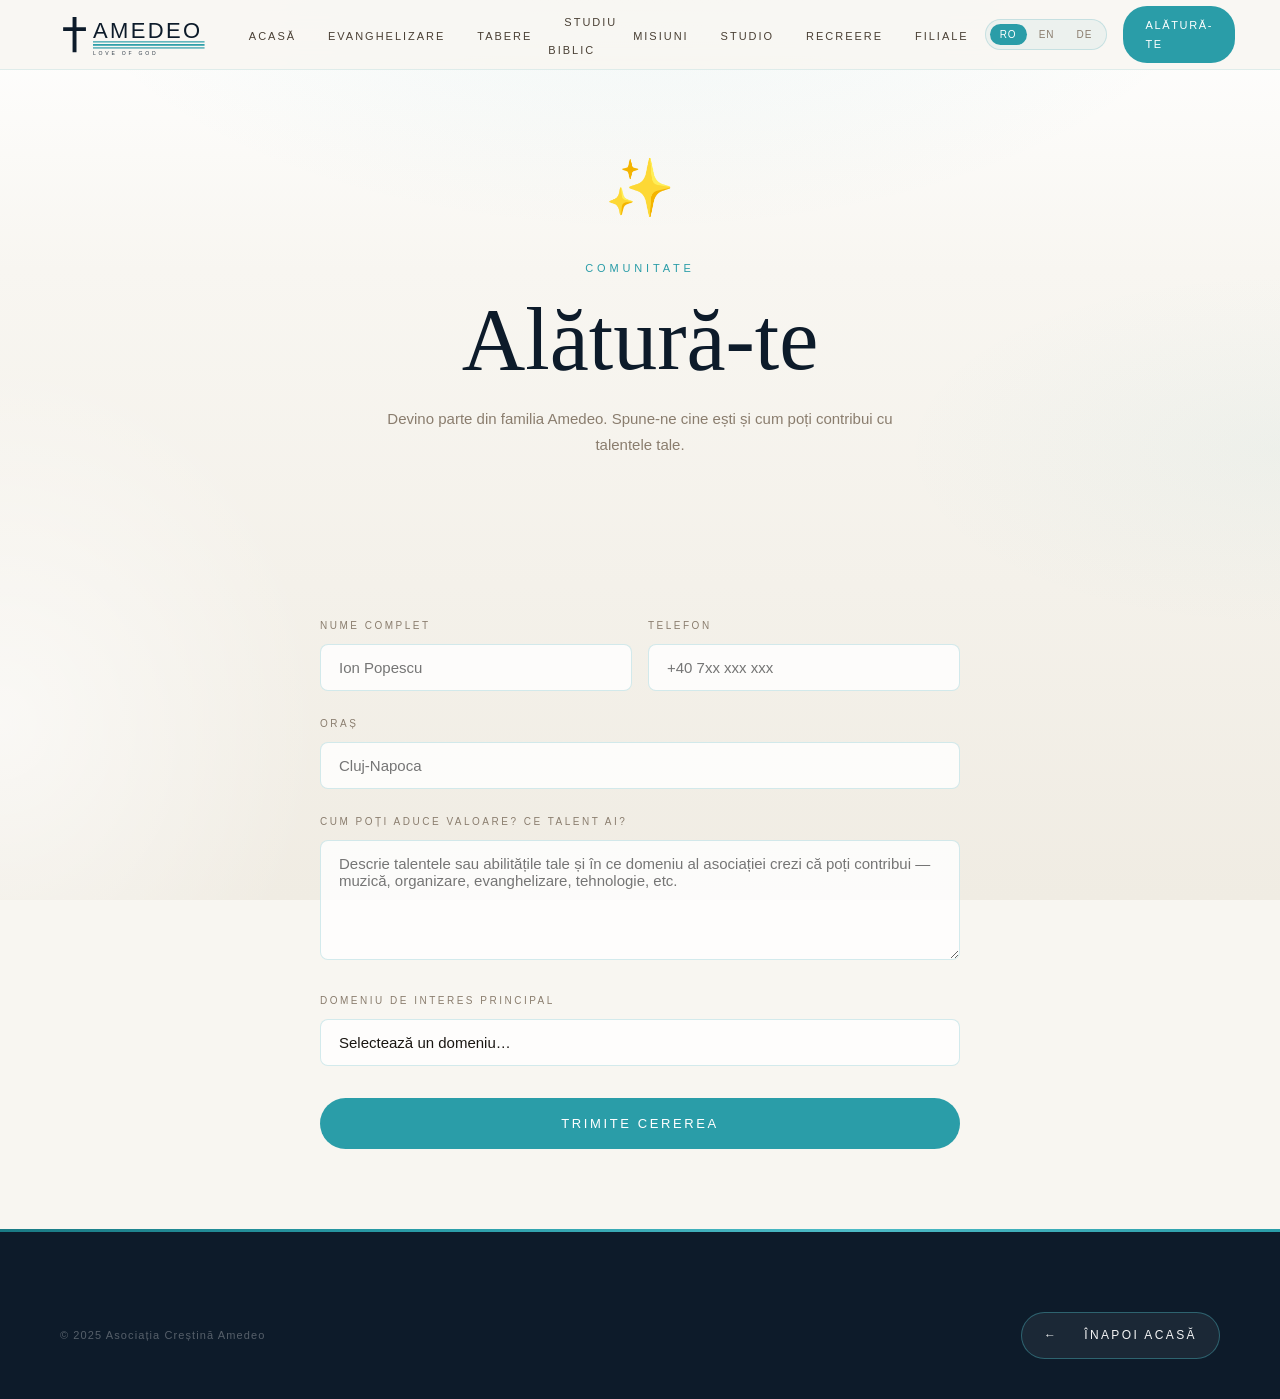
==== commit cc42ba75: "Add files via upload" ====
--- a/alatura.html
+++ b/alatura.html
@@ -3,14 +3,126 @@
 <head>
 <meta charset="UTF-8">
 <meta name="viewport" content="width=device-width, initial-scale=1.0, viewport-fit=cover">
-<title>Alătură-te — Amedeo</title>
-<meta name="description" content="Devino parte din familia Amedeo și contribuie cu talentele tale la lucrarea lui Dumnezeu.">
+<title>Alătură-te — Comunitatea Amedeo</title>
+<meta name="description" content="Devino parte din familia Amedeo. Trimite cererea ta de alăturare și contribuie cu talentele tale în lucrarea Asociației Creștine Amedeo.">
 <meta name="apple-mobile-web-app-capable" content="yes">
 <meta name="apple-mobile-web-app-status-bar-style" content="default">
 <meta name="apple-mobile-web-app-title" content="Amedeo">
 <meta name="theme-color" content="#f8f6f1">
 <link rel="preconnect" href="https://fonts.googleapis.com">
 <link href="https://fonts.googleapis.com/css2?family=Bebas+Neue&family=Cormorant+Garamond:ital,wght@0,300;0,400;0,600;1,300;1,400&family=Jost:wght@200;300;400;500&display=swap" rel="stylesheet">
+<!-- ── SECURITY HEADERS ── -->
+<meta http-equiv="Content-Security-Policy" content="default-src 'self'; script-src 'self' 'unsafe-inline'; style-src 'self' 'unsafe-inline' https://fonts.googleapis.com; font-src 'self' https://fonts.gstatic.com; img-src 'self' data: blob: https://img.youtube.com https://i.ytimg.com; media-src 'self'; frame-src https://www.youtube.com https://www.youtube-nocookie.com; connect-src 'self' https://script.google.com https://script.googleusercontent.com https://*.googleusercontent.com; form-action 'self' https://script.google.com; base-uri 'self'; object-src 'none'; frame-ancestors 'self'; upgrade-insecure-requests">
+<meta http-equiv="X-Content-Type-Options" content="nosniff">
+<meta name="referrer" content="strict-origin-when-cross-origin">
+<meta http-equiv="Permissions-Policy" content="geolocation=(), microphone=(), camera=(), payment=(), usb=(), magnetometer=(), gyroscope=(self), accelerometer=(self), interest-cohort=()">
+<!-- ── SEO ── -->
+<link rel="canonical" href="https://amedeooficial.org/alatura.html">
+<meta name="keywords" content="amedeo, asociația amedeo, amedeo oficial, love of god, biserică creștină, evanghelizare, tabere creștine, peștiș aleșd, bihor, românia, elveția, misiuni, studio înregistrări, studiu biblic, comunitate creștină">
+<meta name="author" content="Asociația Creștină Amedeo">
+<meta name="robots" content="index, follow, max-image-preview:large">
+<meta name="googlebot" content="index, follow">
+
+<!-- ── OpenGraph (Facebook, LinkedIn, WhatsApp) ── -->
+<meta property="og:type" content="website">
+<meta property="og:url" content="https://amedeooficial.org/alatura.html">
+<meta property="og:title" content="Alătură-te — Comunitatea Amedeo">
+<meta property="og:description" content="Devino parte din familia Amedeo. Trimite cererea ta de alăturare și contribuie cu talentele tale în lucrarea Asociației Creștine Amedeo.">
+<meta property="og:image" content="https://amedeooficial.org/assets/hero-bg.jpg">
+<meta property="og:image:width" content="1800">
+<meta property="og:image:height" content="1351">
+<meta property="og:locale" content="ro_RO">
+<meta property="og:locale:alternate" content="en_US">
+<meta property="og:locale:alternate" content="de_DE">
+<meta property="og:site_name" content="Asociația Creștină Amedeo — Love of God">
+
+<!-- ── Twitter Cards ── -->
+<meta name="twitter:card" content="summary_large_image">
+<meta name="twitter:title" content="Alătură-te — Comunitatea Amedeo">
+<meta name="twitter:description" content="Devino parte din familia Amedeo. Trimite cererea ta de alăturare și contribuie cu talentele tale în lucrarea Asociației Creștine Amedeo.">
+<meta name="twitter:image" content="https://amedeooficial.org/assets/hero-bg.jpg">
+
+<!-- ── Structured Data (Schema.org JSON-LD) ── -->
+<script type="application/ld+json">
+{
+  "@context": "https://schema.org",
+  "@type": "ReligiousOrganization",
+  "name": "Asociația Creștină Amedeo",
+  "alternateName": [
+    "Amedeo",
+    "Amedeo Oficial",
+    "Amedeo — Love of God",
+    "Asociația Amedeo",
+    "Amedeo Christian Association"
+  ],
+  "url": "https://amedeooficial.org/",
+  "logo": "https://amedeooficial.org/assets/hero-bg.jpg",
+  "description": "Asociația Creștină Amedeo — Love of God. Comunitate creștină din Peştiş, Aleșd (România) care organizează evanghelizări, tabere creștine în Elveția, misiuni locale, studiu biblic și administrează un studio profesional de înregistrări.",
+  "foundingLocation": {
+    "@type": "Place",
+    "address": {
+      "@type": "PostalAddress",
+      "addressLocality": "Aleșd",
+      "addressRegion": "Bihor",
+      "addressCountry": "RO"
+    }
+  },
+  "address": {
+    "@type": "PostalAddress",
+    "streetAddress": "Peştiş",
+    "addressLocality": "Aleșd",
+    "addressRegion": "Bihor",
+    "postalCode": "415100",
+    "addressCountry": "RO"
+  },
+  "contactPoint": {
+    "@type": "ContactPoint",
+    "email": "amedeo.oficial@gmail.com",
+    "contactType": "general inquiry",
+    "availableLanguage": [
+      "Romanian",
+      "English",
+      "German"
+    ]
+  },
+  "sameAs": [
+    "https://www.facebook.com/amedeo.oficial/",
+    "https://www.instagram.com/amedeo.oficial/",
+    "https://www.youtube.com/c/AmedeoOficial"
+  ],
+  "knowsAbout": [
+    "Evanghelizare",
+    "Tabere creștine",
+    "Misiuni locale",
+    "Studiu biblic",
+    "Studio de înregistrări",
+    "Comunitate creștină"
+  ],
+  "areaServed": [
+    {
+      "@type": "Country",
+      "name": "Romania"
+    },
+    {
+      "@type": "Country",
+      "name": "Switzerland"
+    }
+  ]
+}
+</script>
+<script type="application/ld+json">
+{
+  "@context": "https://schema.org",
+  "@type": "WebSite",
+  "url": "https://amedeooficial.org/",
+  "name": "Asociația Creștină Amedeo — Love of God",
+  "inLanguage": "ro-RO",
+  "publisher": {
+    "@type": "ReligiousOrganization",
+    "name": "Asociația Creștină Amedeo"
+  }
+}
+</script>
 <link rel="stylesheet" href="assets/css/style.css">
 </head>
 <body>
@@ -78,6 +190,7 @@
         <label>Nu completa: <input name="bot-field"></label>
       </p>
       <input type="hidden" name="Limba site" id="f-lang" value="ro">
+      <input type="hidden" name="ts" class="form-timestamp" value="">
       <div class="form-row">
         <div class="form-group">
           <label class="form-label" data-i18n="form.name">Nume complet</label>
--- a/assets/css/style.css
+++ b/assets/css/style.css
@@ -2403,67 +2403,89 @@
   border-radius: 0 0 4px 4px;
 }
 
-/* ── Photo gallery (used in cinematic pages) ── */
+/* ── Photo gallery (column-masonry: respects each photo's natural aspect ratio) ── */
 .photo-gallery {
-  display: grid;
-  grid-template-columns: repeat(12, 1fr);
-  grid-auto-rows: 90px;
-  gap: 12px;
+  column-count: 3;
+  column-gap: 14px;
   margin-top: 60px;
+  /* Hides any leftover empty placeholder space (default value, but explicit) */
+  column-fill: balance;
 }
 
 .photo-tile {
+  /* Each tile sits naturally inside a column. The img sizes the tile. */
+  break-inside: avoid;
+  -webkit-column-break-inside: avoid;
+  page-break-inside: avoid;
+  display: block;
+  margin: 0 0 14px;
   border-radius: 12px;
+  overflow: hidden;
+  border: 1px solid rgba(42,157,168,0.12);
   background: linear-gradient(135deg, rgba(42,157,168,0.08), rgba(42,157,168,0.02));
-  border: 1px solid rgba(42,157,168,0.12);
-  display: flex;
-  align-items: center;
-  justify-content: center;
-  color: var(--text-faint);
-  font-family: var(--sans);
-  font-size: 11px;
-  letter-spacing: 0.2em;
-  text-transform: uppercase;
   position: relative;
-  overflow: hidden;
-  transition: all 0.4s cubic-bezier(.2,.7,.2,1);
-}
-
-.photo-tile::after {
-  content: '';
-  position: absolute;
-  inset: 0;
-  background: radial-gradient(circle at center, rgba(42,157,168,0.1) 0%, transparent 60%);
+  cursor: pointer;
+  transition: transform 0.35s cubic-bezier(.2,.7,.2,1), box-shadow 0.35s cubic-bezier(.2,.7,.2,1), border-color 0.3s;
+  /* Hidden until the image actually loads (prevents empty placeholder ghosts) */
   opacity: 0;
-  transition: opacity 0.3s;
+  transform: translateY(20px);
+}
+
+.photo-tile.loaded {
+  opacity: 1;
+  transform: translateY(0);
+}
+
+.photo-tile.failed {
+  display: none;
 }
 
 .photo-tile:hover {
   transform: translateY(-4px);
   border-color: rgba(42,157,168,0.3);
-  box-shadow: 0 20px 40px rgba(42,157,168,0.12);
-}
-
+  box-shadow: 0 20px 40px rgba(42,157,168,0.18);
+}
+
+.photo-tile::after {
+  content: '';
+  position: absolute;
+  inset: 0;
+  background: linear-gradient(180deg, transparent 60%, rgba(0,0,0,0.18) 100%);
+  opacity: 0;
+  transition: opacity 0.3s;
+  pointer-events: none;
+}
 .photo-tile:hover::after { opacity: 1; }
 
-/* Image inside a photo tile — sits ON TOP of the placeholder, hidden on error */
+/* The image sizes the tile to its natural aspect ratio (no cropping) */
 .photo-tile-img {
+  display: block;
+  width: 100%;
+  height: auto;
+  transition: transform 0.6s cubic-bezier(.2,.7,.2,1);
+}
+.photo-tile:hover .photo-tile-img { transform: scale(1.04); }
+
+/* Branch photos in Filiale (Tulcea / Elvetia) — same fallback pattern */
+.fil-branch-photo {
+  position: relative;
+  overflow: hidden;
+}
+.fil-branch-photo-img {
   position: absolute;
   inset: 0;
   width: 100%;
   height: 100%;
   object-fit: cover;
   z-index: 1;
-  transition: transform 0.6s cubic-bezier(.2,.7,.2,1);
-}
-.photo-tile:hover .photo-tile-img { transform: scale(1.04); }
-
-/* Branch photos in Filiale (Tulcea / Elvetia) — same fallback pattern */
-.fil-branch-photo {
+}
+
+/* About section photo (home) — drop a real photo as assets/about.jpg */
+.about-img-placeholder {
   position: relative;
   overflow: hidden;
 }
-.fil-branch-photo-img {
+.about-img-real {
   position: absolute;
   inset: 0;
   width: 100%;
@@ -2472,36 +2494,18 @@
   z-index: 1;
 }
 
-/* About section photo (home) — drop a real photo as assets/about.jpg */
-.about-img-placeholder {
-  position: relative;
-  overflow: hidden;
-}
-.about-img-real {
-  position: absolute;
-  inset: 0;
-  width: 100%;
-  height: 100%;
-  object-fit: cover;
-  z-index: 1;
-}
-
+/* Legacy placeholder content (icon + label) inside a tile — kept harmless in case
+   it's still in old HTML. New layout doesn't need it; JS hides it on success. */
 .photo-tile .photo-icon {
-  font-size: 32px;
-  opacity: 0.5;
-  margin-bottom: 6px;
-}
-
-.photo-tile span { opacity: 0.7; }
-
-/* Asymmetric mosaic layout */
-.photo-tile.t1 { grid-column: span 6; grid-row: span 4; }
-.photo-tile.t2 { grid-column: span 6; grid-row: span 2; }
-.photo-tile.t3 { grid-column: span 3; grid-row: span 2; }
-.photo-tile.t4 { grid-column: span 3; grid-row: span 2; }
-.photo-tile.t5 { grid-column: span 4; grid-row: span 3; }
-.photo-tile.t6 { grid-column: span 4; grid-row: span 3; }
-.photo-tile.t7 { grid-column: span 4; grid-row: span 3; }
+  display: none;
+}
+.photo-tile span.tile-label,
+.photo-tile > div[style*="text-align"] {
+  display: none;
+}
+/* Legacy mosaic classes (t1-t7) no longer used — kept as no-op for back-compat */
+.photo-tile.t1, .photo-tile.t2, .photo-tile.t3, .photo-tile.t4,
+.photo-tile.t5, .photo-tile.t6, .photo-tile.t7 { /* no-op in column layout */ }
 
 /* Section heading inside cinematic content */
 .cine-content-label {
@@ -2546,22 +2550,20 @@
 }
 
 /* Mobile / tablet adjustments for cinematic */
+@media (max-width: 900px) {
+  .photo-gallery { column-count: 2; column-gap: 10px; }
+  .photo-tile { margin-bottom: 10px; }
+}
 @media (max-width: 768px) {
   .cine-stage { height: 360vh; }
-  .photo-gallery { grid-template-columns: repeat(6, 1fr); grid-auto-rows: 80px; }
-  .photo-tile.t1 { grid-column: span 6; grid-row: span 3; }
-  .photo-tile.t2 { grid-column: span 6; grid-row: span 2; }
-  .photo-tile.t3 { grid-column: span 3; grid-row: span 2; }
-  .photo-tile.t4 { grid-column: span 3; grid-row: span 2; }
-  .photo-tile.t5 { grid-column: span 6; grid-row: span 2; }
-  .photo-tile.t6 { grid-column: span 3; grid-row: span 2; }
-  .photo-tile.t7 { grid-column: span 3; grid-row: span 2; }
   .cine-scroll-hint { bottom: 20px; }
 }
-
+@media (max-width: 520px) {
+  .photo-gallery { column-count: 1; column-gap: 0; }
+  .photo-tile { margin-bottom: 12px; }
+}
 @media (max-width: 480px) {
   .cine-stage { height: 340vh; }
-  .photo-gallery { gap: 8px; }
 }
 
 /* ═══════════════════════════════════════════════════════════
@@ -2745,3 +2747,151 @@
   .footer-bottom { flex-direction: column; gap: 8px; text-align: center; }
   .verse-banner { padding: 60px 24px; }
 }
+
+/* ═══════════════════════════════════════════════════════════
+   PHOTO LIGHTBOX — full-screen image viewer with prev/next
+   Opened by clicking on a .photo-tile in a .photo-gallery.
+   Keyboard: ← → to navigate, ESC to close.
+   Touch: swipe left/right to navigate.
+   ═══════════════════════════════════════════════════════════ */
+.photo-lightbox {
+  position: fixed;
+  inset: 0;
+  z-index: 10001;
+  background: rgba(0, 0, 0, 0.94);
+  backdrop-filter: blur(24px) saturate(140%);
+  -webkit-backdrop-filter: blur(24px) saturate(140%);
+  display: none;
+  align-items: center;
+  justify-content: center;
+  padding: clamp(20px, 5vh, 60px) clamp(20px, 4vw, 80px);
+  opacity: 0;
+  user-select: none;
+  -webkit-user-select: none;
+  touch-action: pan-y;
+}
+.photo-lightbox.open {
+  display: flex;
+  animation: ytFadeIn 0.32s cubic-bezier(.2,.7,.2,1) forwards;
+}
+.photo-lightbox-stage {
+  position: relative;
+  max-width: 100%;
+  max-height: 100%;
+  display: flex;
+  align-items: center;
+  justify-content: center;
+}
+.photo-lightbox-img {
+  max-width: 92vw;
+  max-height: 86vh;
+  width: auto;
+  height: auto;
+  display: block;
+  border-radius: 8px;
+  box-shadow:
+    0 40px 100px rgba(0, 0, 0, 0.6),
+    0 0 120px rgba(77, 187, 198, 0.12);
+  transition: opacity 0.25s ease;
+  -webkit-user-drag: none;
+}
+.photo-lightbox.swap .photo-lightbox-img { opacity: 0; }
+
+.photo-lightbox-close,
+.photo-lightbox-prev,
+.photo-lightbox-next {
+  position: absolute;
+  background: rgba(255, 255, 255, 0.1);
+  backdrop-filter: blur(12px);
+  -webkit-backdrop-filter: blur(12px);
+  border: 1px solid rgba(255, 255, 255, 0.25);
+  color: white;
+  cursor: pointer;
+  border-radius: 50%;
+  display: flex;
+  align-items: center;
+  justify-content: center;
+  transition: all 0.25s ease;
+  font-family: var(--sans);
+  padding: 0;
+  z-index: 2;
+}
+.photo-lightbox-close:hover,
+.photo-lightbox-prev:hover,
+.photo-lightbox-next:hover {
+  background: var(--teal);
+  border-color: var(--teal-light);
+  transform: scale(1.08);
+}
+.photo-lightbox-prev:hover,
+.photo-lightbox-next:hover {
+  /* Override scale + keep vertical centering */
+  transform: translateY(-50%) scale(1.08);
+}
+
+.photo-lightbox-close {
+  top: clamp(16px, 3vh, 28px);
+  right: clamp(16px, 3vw, 28px);
+  width: 46px;
+  height: 46px;
+  font-size: 18px;
+}
+
+.photo-lightbox-prev,
+.photo-lightbox-next {
+  top: 50%;
+  transform: translateY(-50%);
+  width: 52px;
+  height: 52px;
+  font-size: 26px;
+  font-weight: 300;
+  line-height: 1;
+}
+.photo-lightbox-prev { left: clamp(12px, 3vw, 28px); }
+.photo-lightbox-next { right: clamp(12px, 3vw, 28px); }
+
+.photo-lightbox-counter {
+  position: absolute;
+  bottom: clamp(16px, 3vh, 24px);
+  left: 50%;
+  transform: translateX(-50%);
+  color: rgba(255, 255, 255, 0.7);
+  font-family: var(--sans);
+  font-size: 12px;
+  letter-spacing: 0.2em;
+  padding: 6px 14px;
+  background: rgba(255, 255, 255, 0.06);
+  backdrop-filter: blur(10px);
+  -webkit-backdrop-filter: blur(10px);
+  border: 1px solid rgba(255, 255, 255, 0.12);
+  border-radius: 20px;
+  z-index: 2;
+  pointer-events: none;
+}
+
+.photo-lightbox-hint {
+  position: absolute;
+  bottom: clamp(16px, 3vh, 24px);
+  right: clamp(16px, 3vw, 28px);
+  color: rgba(255, 255, 255, 0.45);
+  font-family: var(--sans);
+  font-size: 10px;
+  letter-spacing: 0.25em;
+  text-transform: uppercase;
+  z-index: 2;
+  pointer-events: none;
+}
+
+/* Mobile: smaller buttons + hide keyboard hints */
+@media (max-width: 700px) {
+  .photo-lightbox { padding: 12px; }
+  .photo-lightbox-close { top: 12px; right: 12px; width: 40px; height: 40px; font-size: 16px; }
+  .photo-lightbox-prev, .photo-lightbox-next {
+    width: 44px; height: 44px; font-size: 22px;
+  }
+  .photo-lightbox-prev { left: 8px; }
+  .photo-lightbox-next { right: 8px; }
+  .photo-lightbox-img { max-width: 96vw; max-height: 82vh; border-radius: 6px; }
+  .photo-lightbox-counter { font-size: 11px; padding: 5px 12px; bottom: 14px; }
+  .photo-lightbox-hint { display: none; }
+}
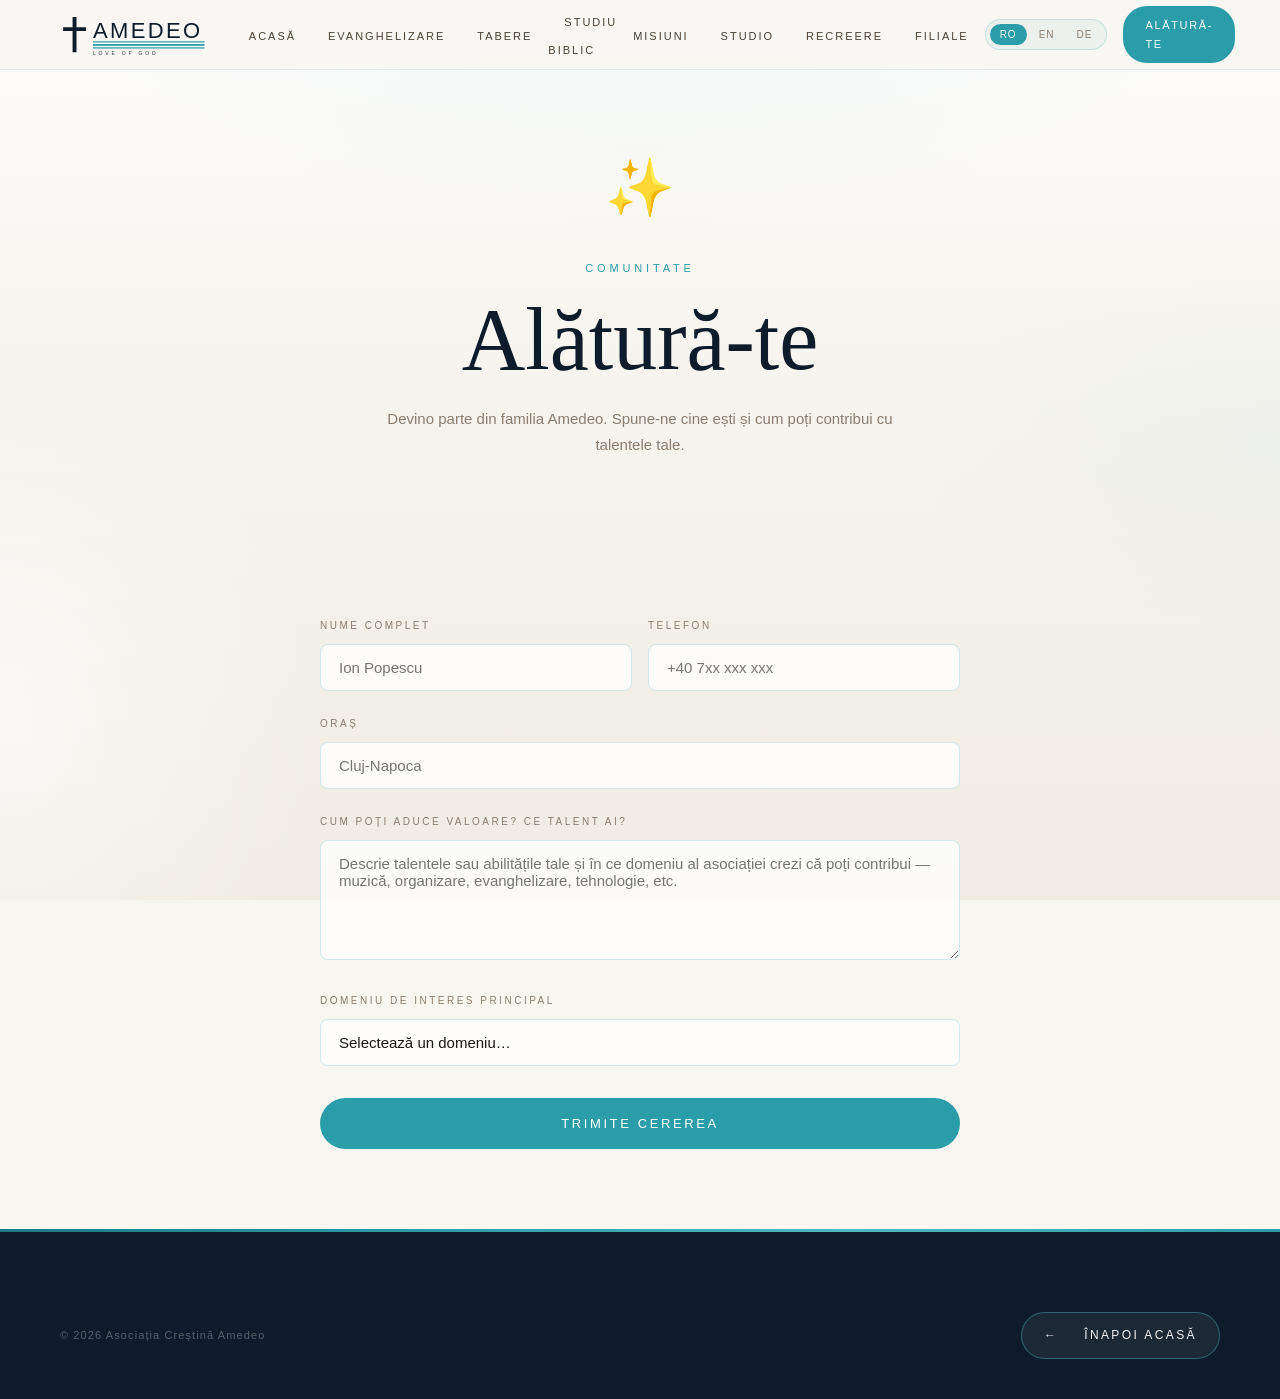
==== commit a68fe7b6: "Add files via upload" ====
--- a/alatura.html
+++ b/alatura.html
@@ -232,7 +232,7 @@
     </div>
   </div>
   <div class="footer-teal-line"></div>
-  <footer><div class="footer-bottom" style="border-top:none;padding-top:0;"><span>© 2025 Asociația Creștină Amedeo</span><a onclick="showPage('home')" class="btn-back-home"><span class="arrow">←</span>&nbsp;<span data-i18n="back.home">Înapoi acasă</span></a></div></footer>
+  <footer><div class="footer-bottom" style="border-top:none;padding-top:0;"><span>© 2026 Asociația Creștină Amedeo</span><a onclick="showPage('home')" class="btn-back-home"><span class="arrow">←</span>&nbsp;<span data-i18n="back.home">Înapoi acasă</span></a></div></footer>
 </div>
 <div class="youtube-modal" id="youtube-modal" onclick="if(event.target===this) closeYouTube()" aria-hidden="true" role="dialog">
   <div class="youtube-modal-content">
--- a/assets/css/style.css
+++ b/assets/css/style.css
@@ -1759,14 +1759,21 @@
 }
 
 /* Dark scrim overlay for text readability over photo */
-.cine-backdrop.theme-swiss {
+.cine-backdrop.theme-swiss,
+.cine-backdrop.theme-photo {
+  /* Dark scrim that sits ON TOP of a .cine-photo background image so the
+     title/text remain readable. Used by Tabere (theme-swiss) and Recreere /
+     Studio / Studiu Biblic (theme-photo) which all have full-bleed photo
+     backgrounds. theme-photo is a generic alias — same overlay, no flag. */
   background:
-    radial-gradient(ellipse 70% 60% at 50% 50%, rgba(0,0,0,0.15) 0%, rgba(0,0,0,0.45) 100%),
-    linear-gradient(180deg, rgba(0,0,0,0.35) 0%, rgba(0,0,0,0.1) 30%, rgba(0,0,0,0.15) 70%, rgba(0,0,0,0.55) 100%);
+    radial-gradient(ellipse 70% 60% at 50% 50%, rgba(0,0,0,0.18) 0%, rgba(0,0,0,0.50) 100%),
+    linear-gradient(180deg, rgba(0,0,0,0.45) 0%, rgba(0,0,0,0.15) 30%, rgba(0,0,0,0.20) 70%, rgba(0,0,0,0.60) 100%);
   z-index: 1;
 }
-.cine-backdrop.theme-swiss::before { display: none; }
-.cine-backdrop.theme-swiss::after { display: none; }
+.cine-backdrop.theme-swiss::before,
+.cine-backdrop.theme-photo::before { display: none; }
+.cine-backdrop.theme-swiss::after,
+.cine-backdrop.theme-photo::after { display: none; }
 
 /* Waving Swiss flag — SVG with turbulence displacement + CSS sway */
 .swiss-flag {
@@ -2555,15 +2562,27 @@
   .photo-tile { margin-bottom: 10px; }
 }
 @media (max-width: 768px) {
-  .cine-stage { height: 360vh; }
+  /* Shorter cinematic scroll on tablets — feels less endless */
+  .cine-stage { height: 280vh; }
   .cine-scroll-hint { bottom: 20px; }
+  /* Tighter intro on tablet */
+  .cine-icon { font-size: clamp(56px, 11vw, 100px); margin-bottom: clamp(18px, 3vw, 32px); }
+  .cine-title { font-size: clamp(40px, 9vw, 80px); margin-bottom: clamp(16px, 2.5vw, 24px); }
+  .cine-desc { font-size: clamp(13px, 1.6vw, 16px); max-width: 92%; }
+  /* Cinematic content section: tighter padding on mobile */
+  .cine-content { padding-top: clamp(40px, 7vh, 80px); }
 }
 @media (max-width: 520px) {
   .photo-gallery { column-count: 1; column-gap: 0; }
   .photo-tile { margin-bottom: 12px; }
 }
 @media (max-width: 480px) {
-  .cine-stage { height: 340vh; }
+  /* On true phones, even shorter scroll — fewer "thumb swipes" */
+  .cine-stage { height: 240vh; }
+  .cine-icon { font-size: 60px; margin-bottom: 14px; }
+  .cine-title { font-size: clamp(34px, 10vw, 56px); line-height: 1.05; margin-bottom: 14px; }
+  .cine-label { font-size: 10px; letter-spacing: 0.3em; margin-bottom: 12px; }
+  .cine-desc { font-size: 13px; line-height: 1.55; }
 }
 
 /* ═══════════════════════════════════════════════════════════
@@ -2727,25 +2746,79 @@
 }
 
 @media (max-width: 640px) {
-  nav { padding: 0 14px; min-height: 52px; }
-  .nav-logo svg.amedeo-logo { height: 32px; }
-  .nav-links { padding: 4px 12px 8px; margin: 0 -14px; }
-  .nav-links a { font-size: 9.5px; padding: 7px 10px; }
-  .nav-cta { padding: 7px 12px; font-size: 9.5px; }
-  .hero { padding: 130px 24px 60px; }
-  .domains-section { padding: 60px 24px; }
-  .content-section { padding: 60px 24px; }
-  .content-section.with-bg { margin: 0 24px 24px; padding: 40px 24px; }
-  .domains-grid { grid-template-columns: 1fr 1fr; }
-  .cards-grid { grid-template-columns: 1fr; }
-  .form-row { grid-template-columns: 1fr; }
-  .about-section { padding: 60px 24px; }
-  /* On phones, hide video (saves data & battery) — gradient fallback shows */
+  /* ─── NAV (cleaner, tappable) ─── */
+  nav { padding: 0 14px; min-height: 56px; }
+  .nav-logo svg.amedeo-logo { height: 30px; }
+  .nav-links { padding: 6px 12px 10px; margin: 0 -14px; }
+  .nav-links a {
+    font-size: 9.5px;
+    padding: 10px 11px;  /* taller tap target */
+    letter-spacing: 0.12em;
+  }
+  .nav-cta { padding: 9px 14px; font-size: 9.5px; min-height: 36px; }
+  .lang-btn { padding: 5px 9px; font-size: 9.5px; min-height: 30px; }
+  /* ─── HERO (mobile: less padding, content earlier) ─── */
+  .hero { padding: 100px 20px 50px; min-height: 92vh; }
+  .hero-eyebrow { font-size: 10px; letter-spacing: 0.3em; margin-bottom: 24px; }
+  .hero-logo { width: clamp(220px, 64vw, 320px); margin-bottom: 12px; }
+  .hero-subtitle { font-size: 11px; letter-spacing: 0.25em; margin-bottom: 32px; }
+  .hero-verse { font-size: 17px; margin-bottom: 36px; line-height: 1.55; }
+  .hero-cta-group { gap: 12px; }
+  .btn-primary, .btn-secondary { padding: 14px 26px; font-size: 11px; min-height: 44px; }
+  .scroll-hint { margin-top: 32px; }
+  /* ─── SECTIONS (tighter padding) ─── */
+  .domains-section { padding: 56px 20px; }
+  .content-section { padding: 56px 20px; }
+  .content-section.with-bg { margin: 0 20px 24px; padding: 36px 22px; border-radius: 14px; }
+  .domains-grid { grid-template-columns: 1fr 1fr; gap: 1px; border-radius: 12px; }
+  .domain-card { padding: 28px 18px; }
+  .domain-name { font-size: 16px; }
+  .domain-desc { font-size: 11.5px; }
+  .domain-icon { font-size: 28px; margin-bottom: 12px; }
+  .cards-grid { grid-template-columns: 1fr; gap: 14px; margin-top: 32px; }
+  .card { padding: 24px 22px; }
+  .card-title { font-size: 19px; }
+  .card-text { font-size: 13px; }
+  .form-row { grid-template-columns: 1fr; gap: 8px; }
+  .form-group { margin-bottom: 18px; }
+  .form-input, .form-textarea, .form-select { padding: 14px 16px; font-size: 16px; /* 16px avoids iOS auto-zoom on focus */ }
+  .form-submit { padding: 16px 28px; min-height: 50px; }
+  /* ─── ABOUT (more breathing on mobile) ─── */
+  .about-section { padding: 56px 20px; gap: 32px; }
+  .about-quote { font-size: 22px; padding-left: 18px; margin-bottom: 22px; }
+  .about-text { font-size: 14px; }
+  .about-stats { gap: 16px; margin-top: 32px; padding-top: 32px; }
+  .stat-num { font-size: 34px; }
+  /* On phones, hide background video (saves data & battery).
+     Audio still works via the toggle button — JS handles smooth fade. */
   .domains-video-bg video { display: none; }
-  .footer-grid { grid-template-columns: 1fr; }
-  footer { padding: 60px 24px 32px; }
-  .footer-bottom { flex-direction: column; gap: 8px; text-align: center; }
-  .verse-banner { padding: 60px 24px; }
+  /* ─── INNER HERO (Alătură-te) ─── */
+  .inner-hero { padding: 110px 20px 50px; min-height: 40vh; }
+  .inner-hero-icon { font-size: 42px; margin-bottom: 18px; }
+  .inner-hero-title { font-size: clamp(36px, 9vw, 56px); margin-bottom: 14px; }
+  .inner-hero-desc { font-size: 13.5px; max-width: 92%; }
+  /* ─── FOOTER ─── */
+  .footer-grid { grid-template-columns: 1fr; gap: 32px; margin-bottom: 36px; }
+  footer { padding: 48px 20px 28px; }
+  .footer-bottom { flex-direction: column; gap: 10px; text-align: center; padding-top: 24px; }
+  .verse-banner { padding: 48px 20px; }
+  .verse-banner blockquote { font-size: 20px; line-height: 1.45; }
+  /* ─── SECTION HEADERS ─── */
+  .section-title { font-size: clamp(28px, 8vw, 42px); }
+  .section-desc { font-size: 13.5px; margin-bottom: 40px; }
+  /* ─── DOMAINS audio toggle: bigger tap target ─── */
+  .video-audio-toggle { width: 44px; height: 44px; }
+}
+
+/* ─── EXTRA SMALL (≤380px) ─── */
+@media (max-width: 380px) {
+  .hero { padding: 90px 18px 40px; }
+  .hero-logo { width: clamp(200px, 70vw, 280px); }
+  .hero-verse { font-size: 16px; }
+  .domains-grid { grid-template-columns: 1fr; }
+  .domain-card { padding: 24px 18px; }
+  .nav-logo svg.amedeo-logo { height: 26px; }
+  nav { padding: 0 10px; }
 }
 
 /* ═══════════════════════════════════════════════════════════
@@ -2895,3 +2968,81 @@
   .photo-lightbox-counter { font-size: 11px; padding: 5px 12px; bottom: 14px; }
   .photo-lightbox-hint { display: none; }
 }
+
+/* ═══════════════════════════════════════════════════════════
+   TOUCH DEVICE FIX — instant tap, no double-tap-to-click
+   On iOS Safari, elements with :hover styles require TWO taps:
+   first tap shows hover state, second tap fires the actual click.
+   This is especially bad on the nav after scroll triggers cine-mode
+   (which adds aggressive :hover rules with !important).
+
+   Solution:
+     1. touch-action: manipulation → disables the 300ms tap delay,
+        and tells browser "no double-tap zoom, just fire click".
+     2. -webkit-tap-highlight-color: transparent → no grey flash on tap.
+     3. Inside @media (hover: none), neutralise hover color changes so
+        tap-then-tap behaviour disappears. Hover effects still work
+        on real mouse devices via the existing rules.
+   ═══════════════════════════════════════════════════════════ */
+.nav-links a,
+.mobile-nav a,
+.nav-cta,
+.nav-logo,
+.nav-hamburger,
+.lang-btn,
+.btn-primary,
+.btn-secondary,
+.btn-back-home,
+.domain-card,
+.card,
+.social-card,
+.copy-iban-btn,
+.cine-video-play,
+.photo-tile,
+.cine-photo-dot,
+.video-audio-toggle,
+.youtube-modal-close,
+.photo-lightbox-close,
+.photo-lightbox-prev,
+.photo-lightbox-next,
+.mobile-nav-close {
+  touch-action: manipulation;
+  -webkit-tap-highlight-color: rgba(0, 0, 0, 0);
+}
+
+@media (hover: none) {
+  /* Disable color-on-hover effects on touch devices so first tap doesn't
+     just "highlight" the link — instead, taps register as immediate clicks. */
+  .nav-links a:hover { color: var(--text-mid); }
+  nav.cine-mode .nav-links a:hover { color: rgba(255, 255, 255, 0.85) !important; }
+  .mobile-nav a:hover { color: var(--text); }
+  .nav-cta:hover { background: var(--teal); transform: none; }
+  .btn-primary:hover { transform: none; box-shadow: none; background: var(--teal); }
+  .btn-secondary:hover { transform: none; border-color: rgba(42,157,168,0.4); background: transparent; }
+  .btn-back-home:hover { transform: none; background: rgba(255,255,255,0.06); color: rgba(255,255,255,0.95); }
+  .domain-card:hover { transform: none; background: rgba(255,255,255,0.7); }
+  .domain-card:hover::before { transform: scaleX(0); }
+  .card:hover { transform: none; box-shadow: none; border-color: rgba(42,157,168,0.1); }
+  .card:hover::after { transform: scaleX(0); }
+  .social-card:hover { transform: none; box-shadow: none; border-color: rgba(42,157,168,0.12); }
+  .photo-tile:hover { transform: translateY(0); box-shadow: none; border-color: rgba(42,157,168,0.12); }
+  .photo-tile:hover .photo-tile-img { transform: none; }
+  .cine-video-play:hover { transform: none; background: rgba(255,255,255,0.08); border-color: rgba(255,255,255,0.25); }
+  .video-audio-toggle:hover { transform: none; background: rgba(13,27,42,0.45); border-color: rgba(255,255,255,0.22); }
+  .youtube-modal-close:hover { transform: none; background: rgba(255,255,255,0.12); border-color: rgba(255,255,255,0.28); }
+  /* :active for tactile press feedback on touch */
+  .nav-links a:active,
+  .mobile-nav a:active,
+  .nav-cta:active,
+  .btn-primary:active,
+  .btn-secondary:active,
+  .btn-back-home:active,
+  .domain-card:active,
+  .card:active,
+  .social-card:active,
+  .photo-tile:active,
+  .cine-video-play:active {
+    opacity: 0.7;
+    transition: opacity 0.05s linear;
+  }
+}
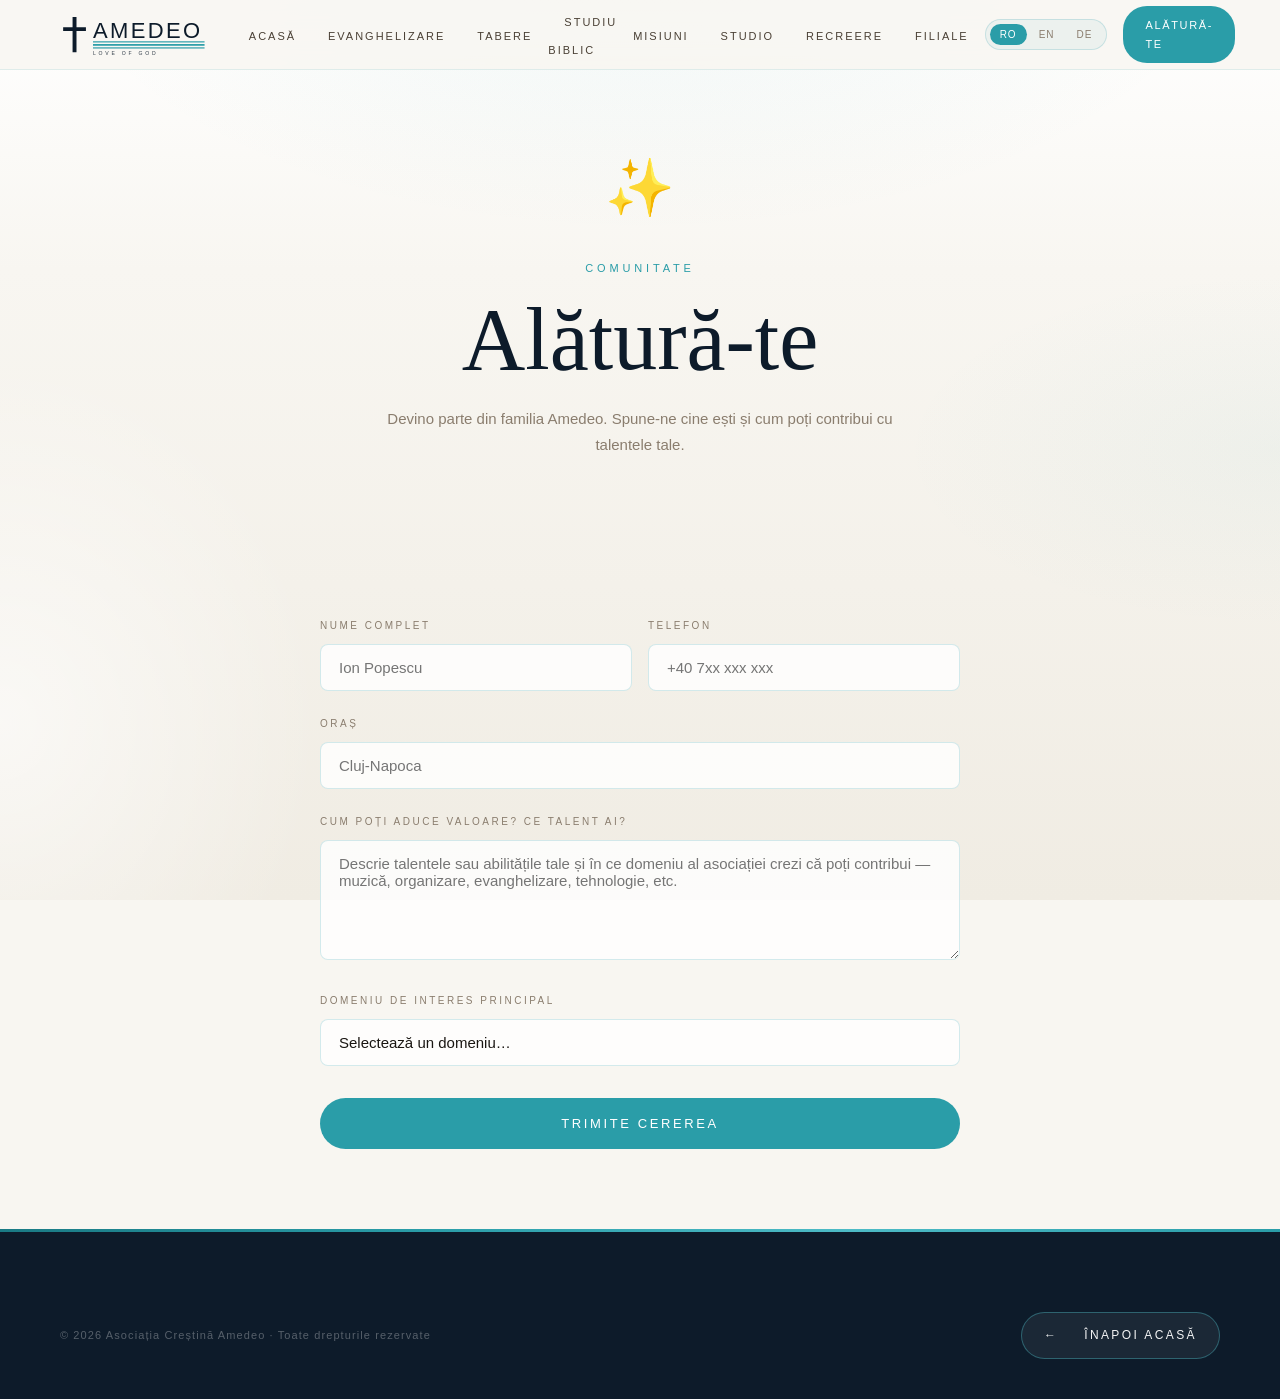
==== commit 5962b5e7: "Add files via upload" ====
--- a/alatura.html
+++ b/alatura.html
@@ -213,13 +213,13 @@
         <label class="form-label" data-i18n="form.domain">Domeniu de interes principal</label>
         <select class="form-select" id="f-domain" name="Domeniu de interes">
           <option value="" data-i18n="form.select">Selectează un domeniu…</option>
-          <option value="evanghelizare" data-i18n="nav.ev">Evanghelizare</option>
-          <option value="recreere" data-i18n="nav.rec">Recreere & Relaxare</option>
-          <option value="tabere" data-i18n="nav.tab">Tabere Creștine</option>
-          <option value="misiuni" data-i18n="nav.mis">Misiuni Locale</option>
-          <option value="filiale" data-i18n="nav.fil">Filiale</option>
-          <option value="studio" data-i18n="nav.stu">Studio Amedeo</option>
-          <option value="biblic" data-i18n="nav.bib">Studiu Biblic</option>
+          <option value="evanghelizare" data-i18n="dom.ev.name">Evanghelizare</option>
+          <option value="recreere" data-i18n="dom.rec.name">Recreere & Relaxare</option>
+          <option value="tabere" data-i18n="dom.tab.name">Tabere Creștine</option>
+          <option value="misiuni" data-i18n="dom.mis.name">Misiuni Locale</option>
+          <option value="filiale" data-i18n="dom.fil.name">Filiale</option>
+          <option value="studio" data-i18n="dom.stu.name">Studio Amedeo</option>
+          <option value="biblic" data-i18n="dom.bib.name">Studiu Biblic</option>
           <option value="altele" data-i18n="form.other">Altele</option>
         </select>
       </div>
@@ -232,7 +232,7 @@
     </div>
   </div>
   <div class="footer-teal-line"></div>
-  <footer><div class="footer-bottom" style="border-top:none;padding-top:0;"><span>© 2026 Asociația Creștină Amedeo</span><a onclick="showPage('home')" class="btn-back-home"><span class="arrow">←</span>&nbsp;<span data-i18n="back.home">Înapoi acasă</span></a></div></footer>
+  <footer><div class="footer-bottom" style="border-top:none;padding-top:0;"><span>© 2026 Asociația Creștină Amedeo · <span data-i18n="footer.rights">Toate drepturile rezervate</span></span><a onclick="showPage('home')" class="btn-back-home"><span class="arrow">←</span>&nbsp;<span data-i18n="back.home">Înapoi acasă</span></a></div></footer>
 </div>
 <div class="youtube-modal" id="youtube-modal" onclick="if(event.target===this) closeYouTube()" aria-hidden="true" role="dialog">
   <div class="youtube-modal-content">
